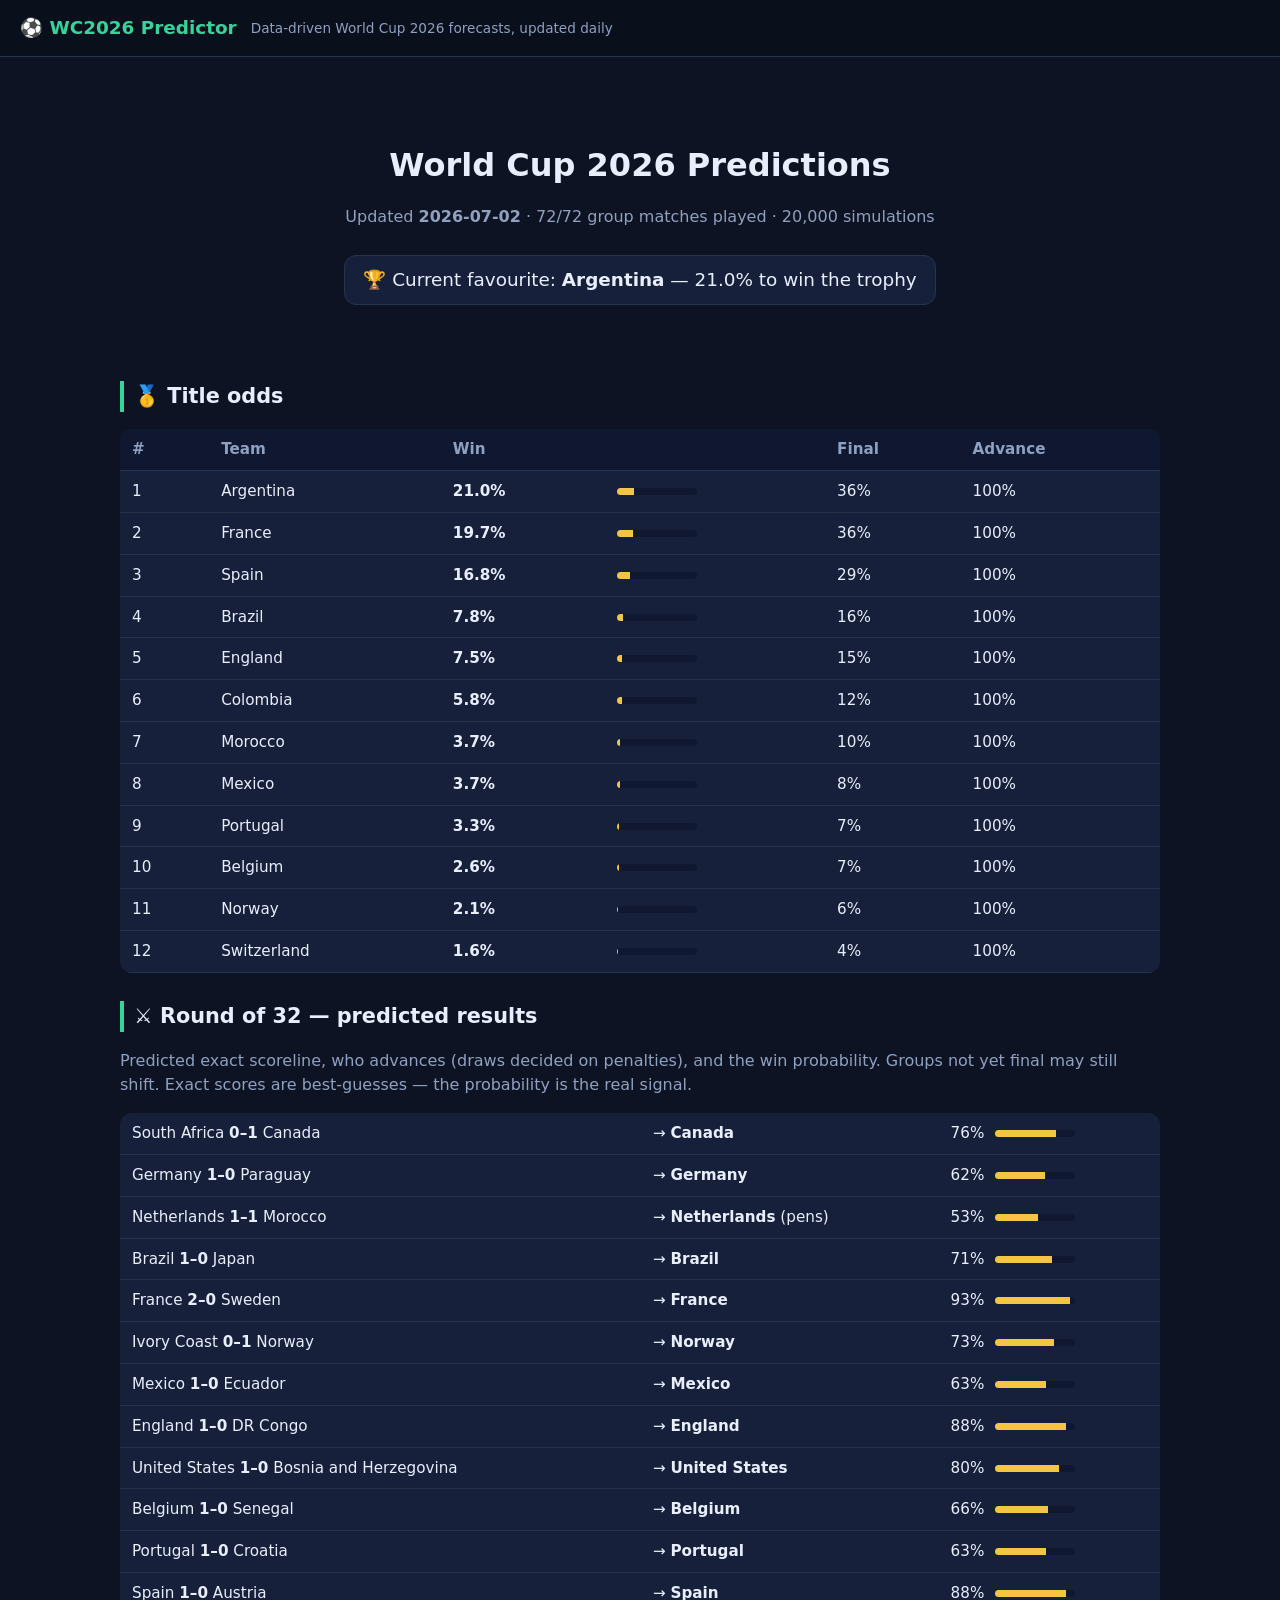
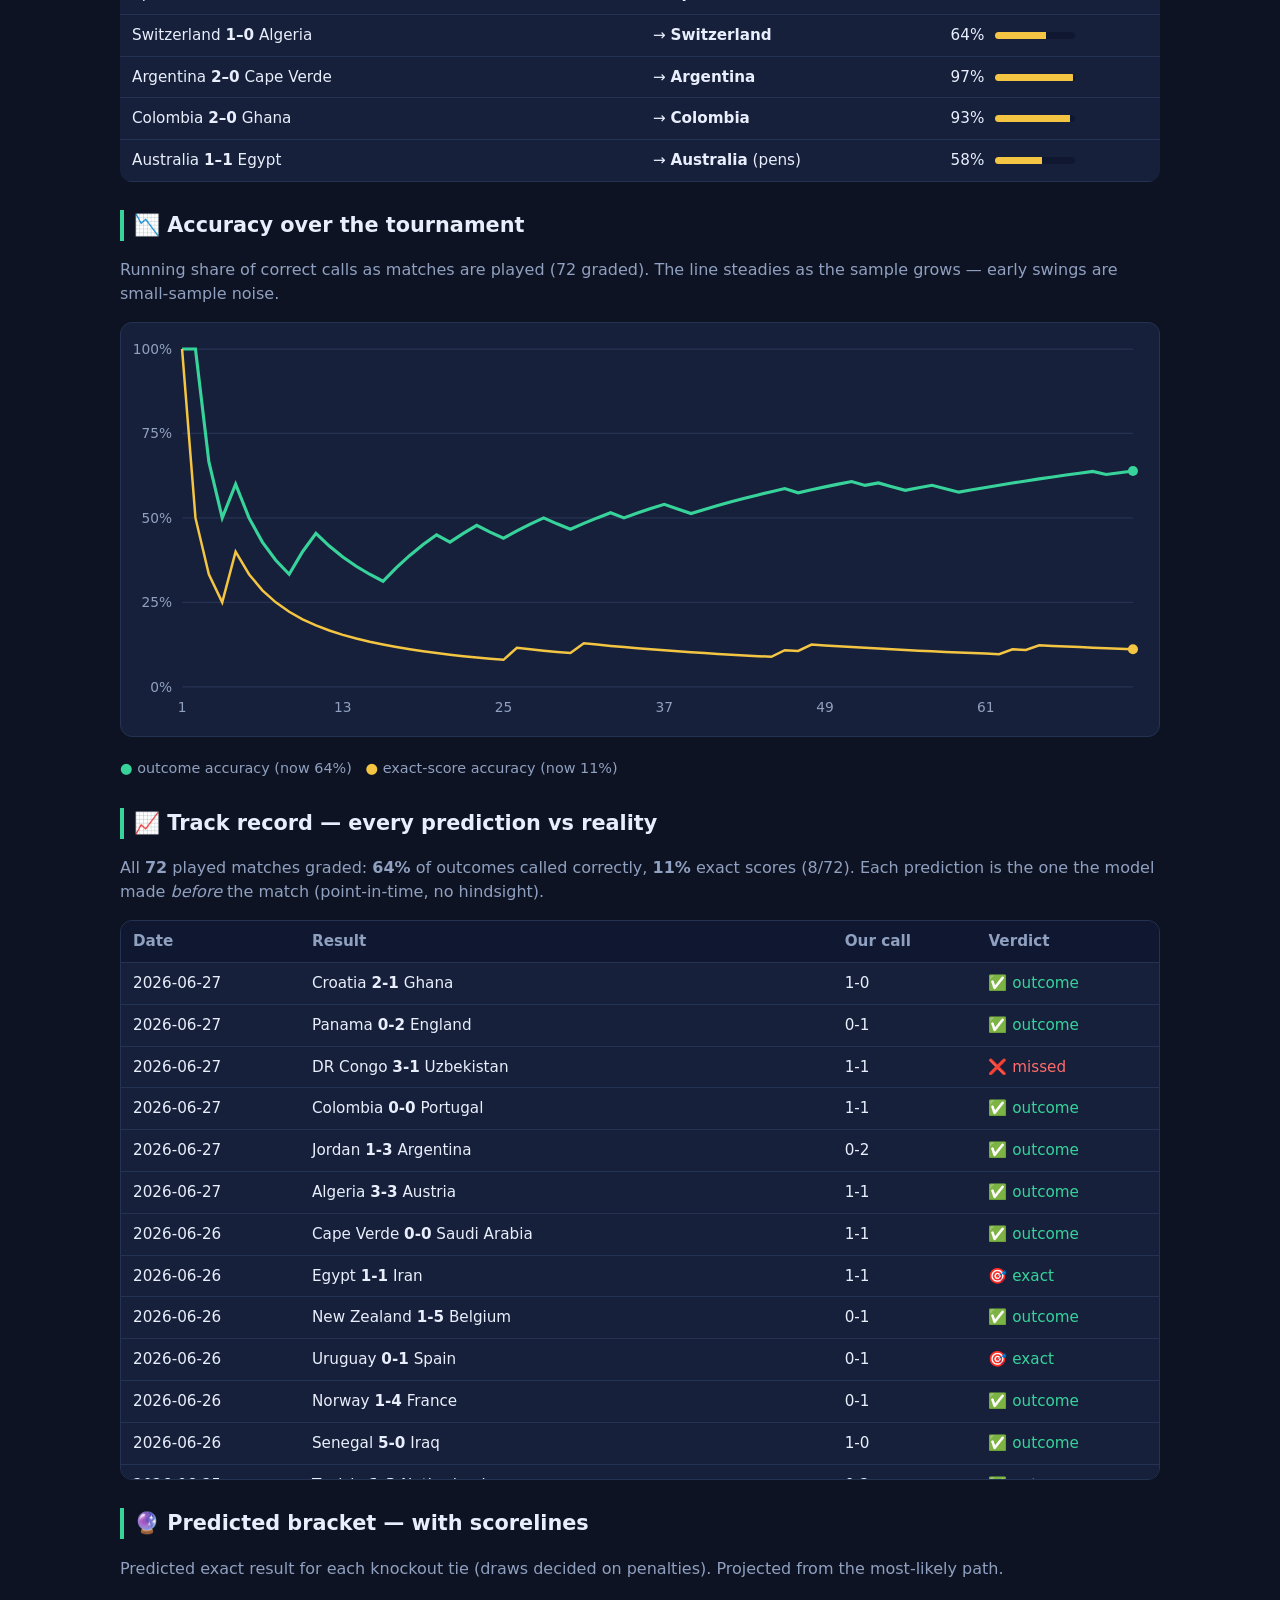
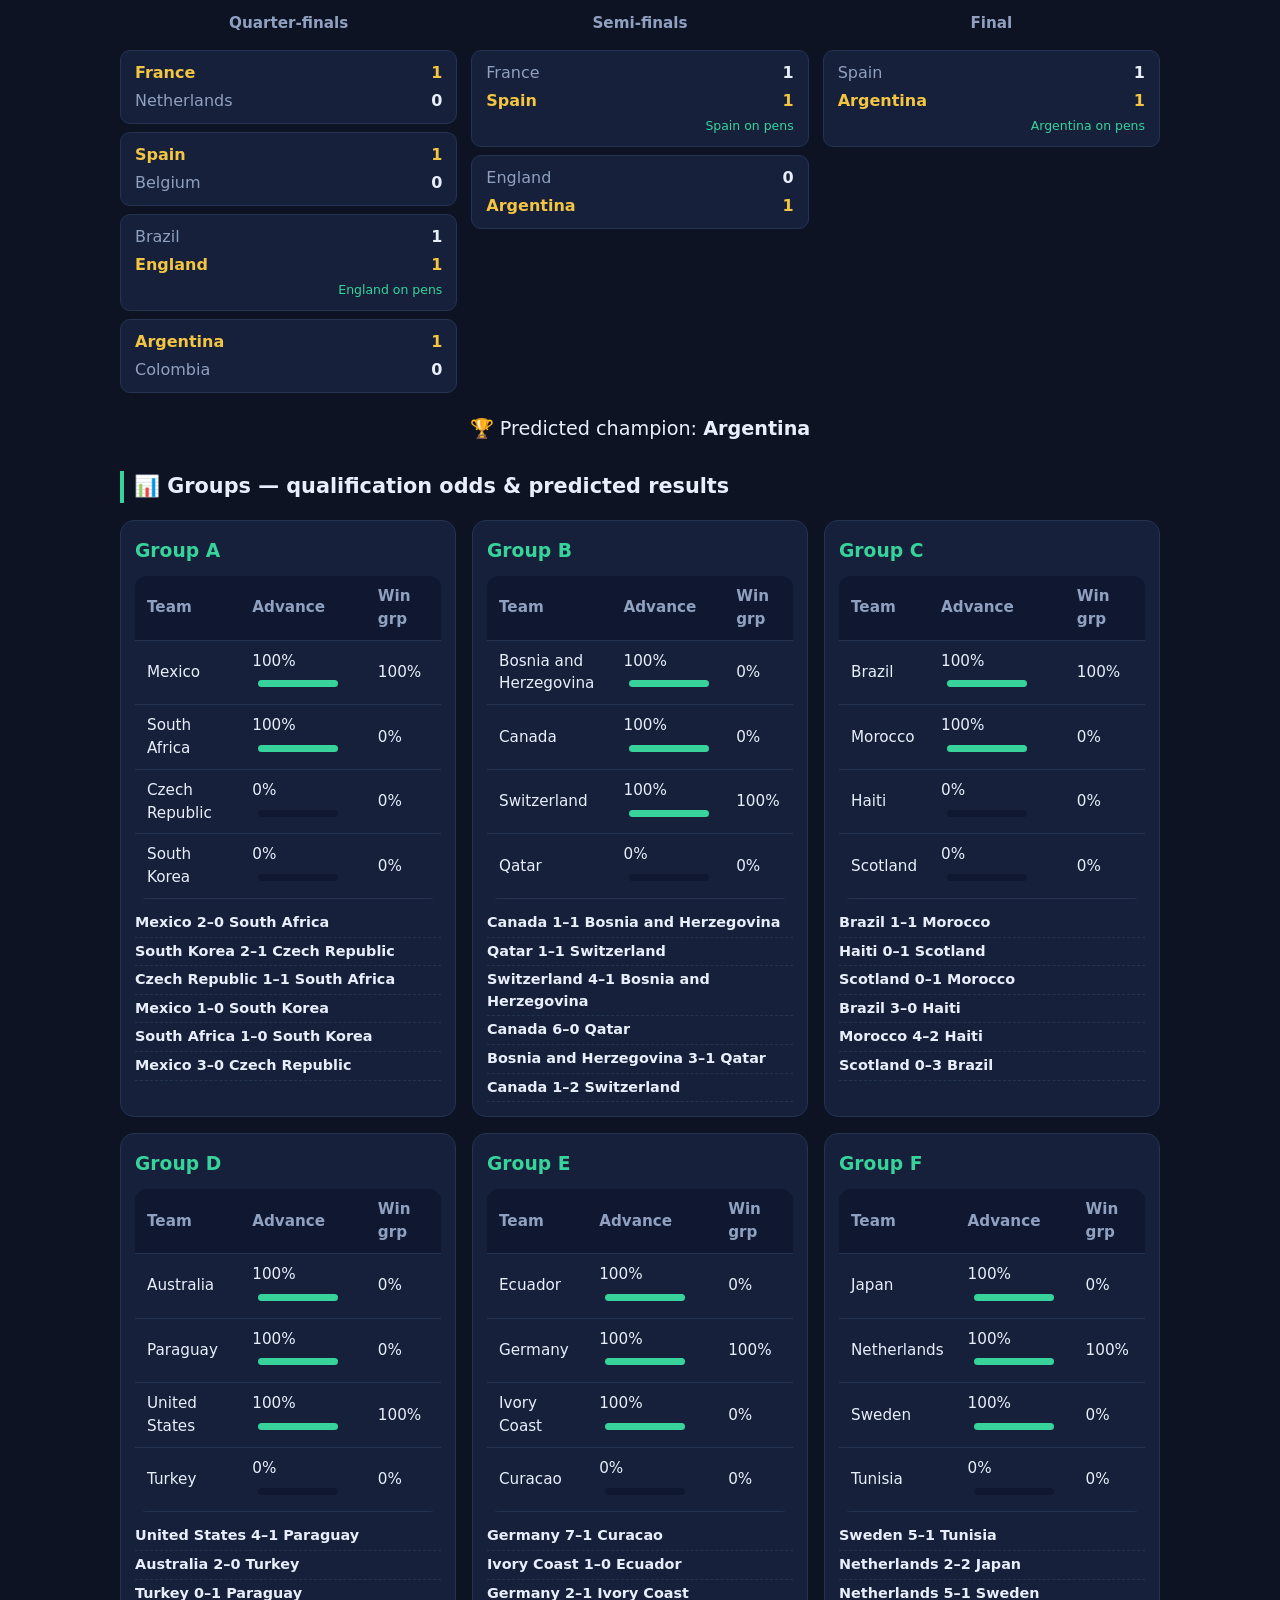
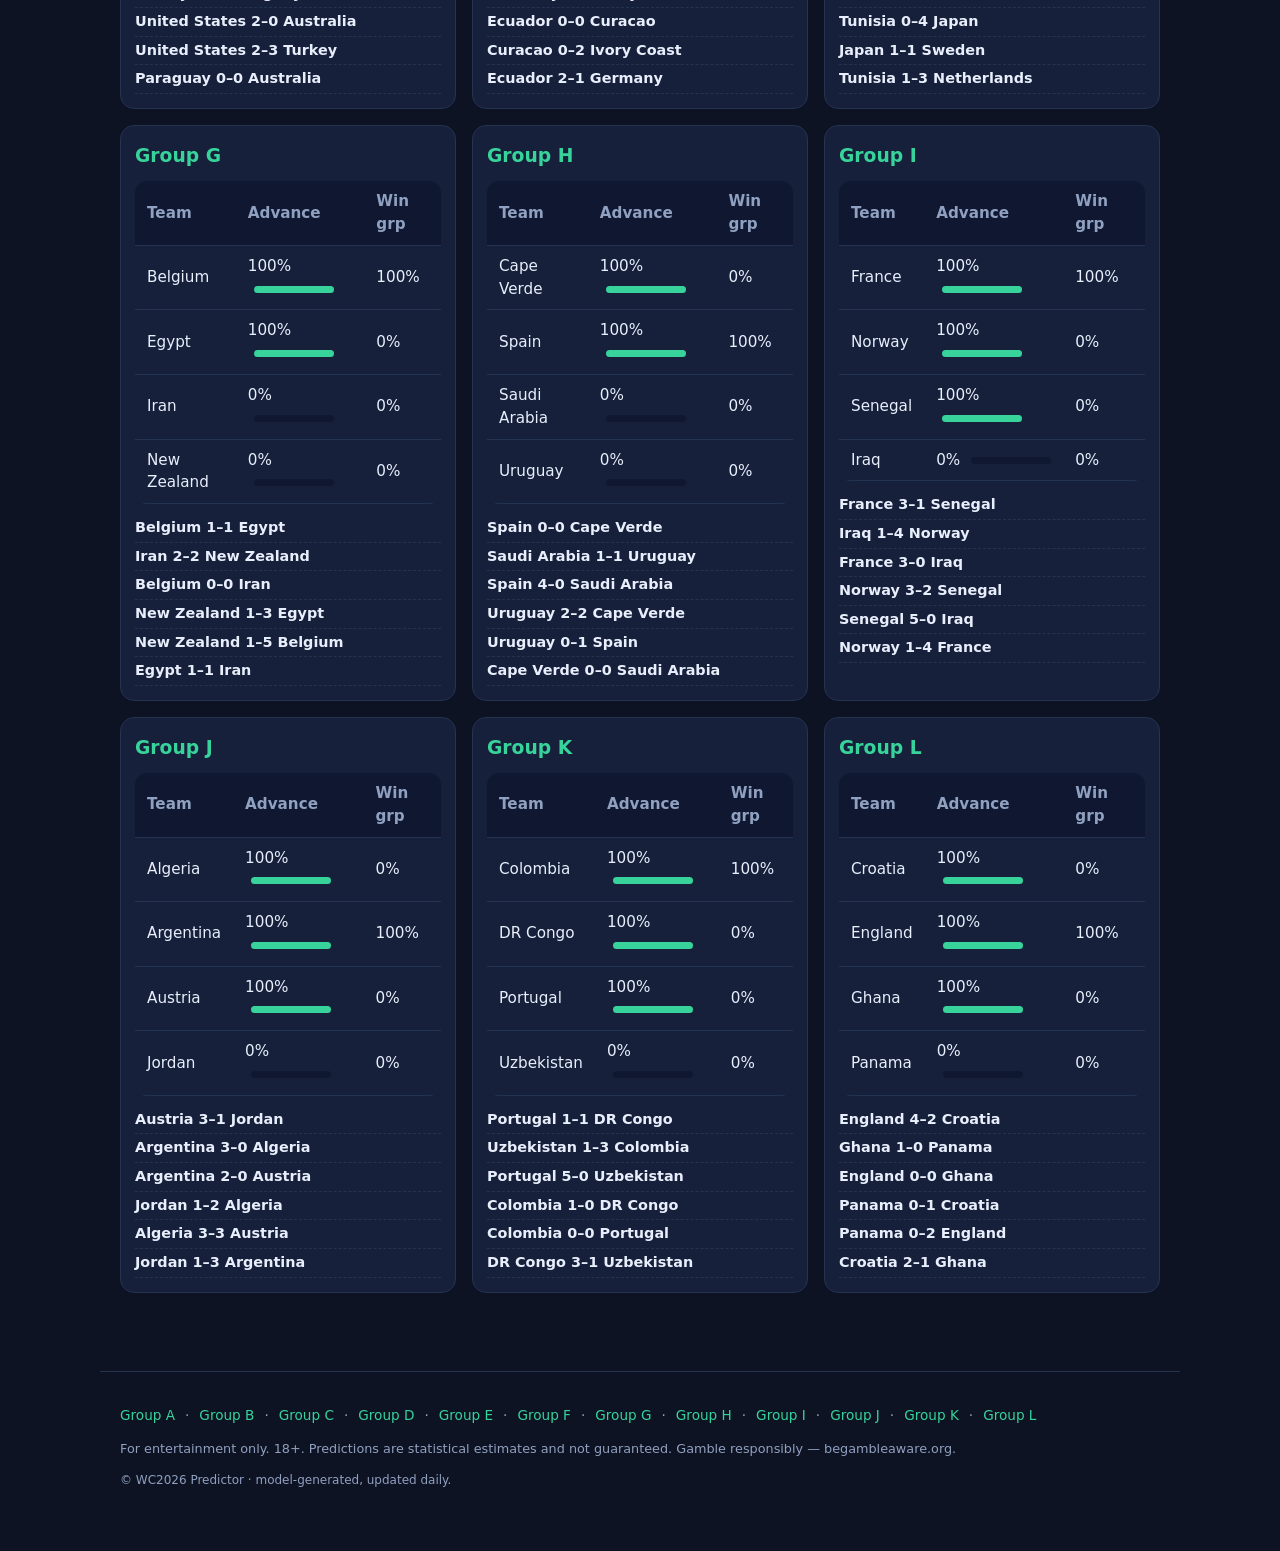
==== index.html @ cf03b3d8 "site update 2026-07-02" ====
<!doctype html><html lang="en"><head>
<meta charset="utf-8"><meta name="viewport" content="width=device-width,initial-scale=1">
<title>World Cup 2026 Predictions — Updated 2026-07-02</title>
<meta name="description" content="Daily data-driven 2026 World Cup predictions. Favourite: Argentina (21% to win). Title odds, group forecasts, bracket and predicted scores for all 104 matches.">
<link rel="canonical" href="https://itzikezra.github.io/world-cup-2026-predictions/">
<meta property="og:title" content="World Cup 2026 Predictions — Updated 2026-07-02">
<meta property="og:description" content="Daily data-driven 2026 World Cup predictions. Favourite: Argentina (21% to win). Title odds, group forecasts, bracket and predicted scores for all 104 matches.">
<meta property="og:type" content="website">
<meta property="og:url" content="https://itzikezra.github.io/world-cup-2026-predictions/">
<meta name="twitter:card" content="summary_large_image">
<link rel="stylesheet" href="style.css">
<script type="application/ld+json">{"@context": "https://schema.org", "@type": "WebSite", "name": "WC2026 Predictor", "url": "https://itzikezra.github.io/world-cup-2026-predictions", "description": "Daily data-driven 2026 World Cup predictions. Favourite: Argentina (21% to win). Title odds, group forecasts, bracket and predicted scores for all 104 matches."}</script>

</head><body>
<header class="nav"><a class="brand" href="index.html">⚽ WC2026 Predictor</a>
<span class="tag">Data-driven World Cup 2026 forecasts, updated daily</span></header>
<main>
<section class="hero"><h1>World Cup 2026 Predictions</h1><p class="sub">Updated <b>2026-07-02</b> · 72/72 group matches played · 20,000 simulations</p><p class="fav">🏆 Current favourite: <b>Argentina</b> — 21.0% to win the trophy</p></section>

<section><h2>🥇 Title odds</h2><table class="odds"><tr><th>#</th><th>Team</th><th>Win</th><th></th><th>Final</th><th>Advance</th></tr>
<tr><td>1</td><td>Argentina</td><td><b>21.0%</b></td><td><span class="bar"><span class="b gold" style="width:21%"></span></span></td><td>36%</td><td>100%</td></tr>
<tr><td>2</td><td>France</td><td><b>19.7%</b></td><td><span class="bar"><span class="b gold" style="width:20%"></span></span></td><td>36%</td><td>100%</td></tr>
<tr><td>3</td><td>Spain</td><td><b>16.8%</b></td><td><span class="bar"><span class="b gold" style="width:17%"></span></span></td><td>29%</td><td>100%</td></tr>
<tr><td>4</td><td>Brazil</td><td><b>7.8%</b></td><td><span class="bar"><span class="b gold" style="width:8%"></span></span></td><td>16%</td><td>100%</td></tr>
<tr><td>5</td><td>England</td><td><b>7.5%</b></td><td><span class="bar"><span class="b gold" style="width:7%"></span></span></td><td>15%</td><td>100%</td></tr>
<tr><td>6</td><td>Colombia</td><td><b>5.8%</b></td><td><span class="bar"><span class="b gold" style="width:6%"></span></span></td><td>12%</td><td>100%</td></tr>
<tr><td>7</td><td>Morocco</td><td><b>3.7%</b></td><td><span class="bar"><span class="b gold" style="width:4%"></span></span></td><td>10%</td><td>100%</td></tr>
<tr><td>8</td><td>Mexico</td><td><b>3.7%</b></td><td><span class="bar"><span class="b gold" style="width:4%"></span></span></td><td>8%</td><td>100%</td></tr>
<tr><td>9</td><td>Portugal</td><td><b>3.3%</b></td><td><span class="bar"><span class="b gold" style="width:3%"></span></span></td><td>7%</td><td>100%</td></tr>
<tr><td>10</td><td>Belgium</td><td><b>2.6%</b></td><td><span class="bar"><span class="b gold" style="width:3%"></span></span></td><td>7%</td><td>100%</td></tr>
<tr><td>11</td><td>Norway</td><td><b>2.1%</b></td><td><span class="bar"><span class="b gold" style="width:2%"></span></span></td><td>6%</td><td>100%</td></tr>
<tr><td>12</td><td>Switzerland</td><td><b>1.6%</b></td><td><span class="bar"><span class="b gold" style="width:2%"></span></span></td><td>4%</td><td>100%</td></tr>
</table></section>

<section><h2>⚔️ Round of 32 — predicted results</h2><p class="sub">Predicted exact scoreline, who advances (draws decided on penalties), and the win probability. Groups not yet final may still shift. Exact scores are best-guesses — the probability is the real signal.</p><table class="odds"><tr><td>South Africa <b>0–1</b> Canada</td><td>→ <b>Canada</b></td><td>76% <span class="bar"><span class="b gold" style="width:76%"></span></span></td></tr><tr><td>Germany <b>1–0</b> Paraguay</td><td>→ <b>Germany</b></td><td>62% <span class="bar"><span class="b gold" style="width:62%"></span></span></td></tr><tr><td>Netherlands <b>1–1</b> Morocco</td><td>→ <b>Netherlands</b> (pens)</td><td>53% <span class="bar"><span class="b gold" style="width:53%"></span></span></td></tr><tr><td>Brazil <b>1–0</b> Japan</td><td>→ <b>Brazil</b></td><td>71% <span class="bar"><span class="b gold" style="width:71%"></span></span></td></tr><tr><td>France <b>2–0</b> Sweden</td><td>→ <b>France</b></td><td>93% <span class="bar"><span class="b gold" style="width:93%"></span></span></td></tr><tr><td>Ivory Coast <b>0–1</b> Norway</td><td>→ <b>Norway</b></td><td>73% <span class="bar"><span class="b gold" style="width:73%"></span></span></td></tr><tr><td>Mexico <b>1–0</b> Ecuador</td><td>→ <b>Mexico</b></td><td>63% <span class="bar"><span class="b gold" style="width:63%"></span></span></td></tr><tr><td>England <b>1–0</b> DR Congo</td><td>→ <b>England</b></td><td>88% <span class="bar"><span class="b gold" style="width:88%"></span></span></td></tr><tr><td>United States <b>1–0</b> Bosnia and Herzegovina</td><td>→ <b>United States</b></td><td>80% <span class="bar"><span class="b gold" style="width:80%"></span></span></td></tr><tr><td>Belgium <b>1–0</b> Senegal</td><td>→ <b>Belgium</b></td><td>66% <span class="bar"><span class="b gold" style="width:66%"></span></span></td></tr><tr><td>Portugal <b>1–0</b> Croatia</td><td>→ <b>Portugal</b></td><td>63% <span class="bar"><span class="b gold" style="width:63%"></span></span></td></tr><tr><td>Spain <b>1–0</b> Austria</td><td>→ <b>Spain</b></td><td>88% <span class="bar"><span class="b gold" style="width:88%"></span></span></td></tr><tr><td>Switzerland <b>1–0</b> Algeria</td><td>→ <b>Switzerland</b></td><td>64% <span class="bar"><span class="b gold" style="width:64%"></span></span></td></tr><tr><td>Argentina <b>2–0</b> Cape Verde</td><td>→ <b>Argentina</b></td><td>97% <span class="bar"><span class="b gold" style="width:97%"></span></span></td></tr><tr><td>Colombia <b>2–0</b> Ghana</td><td>→ <b>Colombia</b></td><td>93% <span class="bar"><span class="b gold" style="width:93%"></span></span></td></tr><tr><td>Australia <b>1–1</b> Egypt</td><td>→ <b>Australia</b> (pens)</td><td>58% <span class="bar"><span class="b gold" style="width:58%"></span></span></td></tr></table></section>
<section><h2>📉 Accuracy over the tournament</h2><p class="sub">Running share of correct calls as matches are played (72 graded). The line steadies as the sample grows — early swings are small-sample noise.</p><svg viewBox="0 0 820 320" class="chart" role="img" aria-label="Cumulative prediction accuracy"><line x1="44" y1="286.0" x2="804" y2="286.0" class="gl"/><text x="36" y="290.0" class="yl">0%</text><line x1="44" y1="218.5" x2="804" y2="218.5" class="gl"/><text x="36" y="222.5" class="yl">25%</text><line x1="44" y1="151.0" x2="804" y2="151.0" class="gl"/><text x="36" y="155.0" class="yl">50%</text><line x1="44" y1="83.5" x2="804" y2="83.5" class="gl"/><text x="36" y="87.5" class="yl">75%</text><line x1="44" y1="16.0" x2="804" y2="16.0" class="gl"/><text x="36" y="20.0" class="yl">100%</text><text x="44.0" y="306.0" class="xl">1</text><text x="172.5" y="306.0" class="xl">13</text><text x="300.9" y="306.0" class="xl">25</text><text x="429.4" y="306.0" class="xl">37</text><text x="557.8" y="306.0" class="xl">49</text><text x="686.3" y="306.0" class="xl">61</text><polyline points="44.0,16.0 54.7,16.0 65.4,106.0 76.1,151.0 86.8,124.0 97.5,151.0 108.2,170.3 118.9,184.8 129.6,196.0 140.3,178.0 151.0,163.3 161.7,173.5 172.5,182.2 183.2,189.6 193.9,196.0 204.6,201.6 215.3,190.7 226.0,181.0 236.7,172.3 247.4,164.5 258.1,170.3 268.8,163.3 279.5,156.9 290.2,162.3 300.9,167.2 311.6,161.4 322.3,156.0 333.0,151.0 343.7,155.7 354.4,160.0 365.1,155.4 375.8,151.0 386.5,146.9 397.2,151.0 407.9,147.1 418.6,143.5 429.4,140.1 440.1,143.9 450.8,147.5 461.5,144.2 472.2,141.1 482.9,138.1 493.6,135.3 504.3,132.6 515.0,130.0 525.7,127.5 536.4,130.9 547.1,128.5 557.8,126.2 568.5,124.0 579.2,121.9 589.9,125.0 600.6,123.0 611.3,126.0 622.0,128.9 632.7,126.9 643.4,124.9 654.1,127.7 664.8,130.4 675.5,128.5 686.3,126.7 697.0,124.9 707.7,123.1 718.4,121.5 729.1,119.8 739.8,118.3 750.5,116.7 761.2,115.3 771.9,113.8 782.6,116.3 793.3,114.9 804.0,113.5" class="lineA"/><polyline points="44.0,16.0 54.7,151.0 65.4,196.0 76.1,218.5 86.8,178.0 97.5,196.0 108.2,208.9 118.9,218.5 129.6,226.0 140.3,232.0 151.0,236.9 161.7,241.0 172.5,244.5 183.2,247.4 193.9,250.0 204.6,252.2 215.3,254.2 226.0,256.0 236.7,257.6 247.4,259.0 258.1,260.3 268.8,261.5 279.5,262.5 290.2,263.5 300.9,264.4 311.6,254.8 322.3,256.0 333.0,257.1 343.7,258.1 354.4,259.0 365.1,251.2 375.8,252.2 386.5,253.3 397.2,254.2 407.9,255.1 418.6,256.0 429.4,256.8 440.1,257.6 450.8,258.3 461.5,259.0 472.2,259.7 482.9,260.3 493.6,260.9 504.3,261.5 515.0,262.0 525.7,256.7 536.4,257.3 547.1,252.2 557.8,252.9 568.5,253.6 579.2,254.2 589.9,254.8 600.6,255.4 611.3,256.0 622.0,256.5 632.7,257.1 643.4,257.6 654.1,258.1 664.8,258.5 675.5,259.0 686.3,259.4 697.0,259.9 707.7,256.0 718.4,256.5 729.1,252.8 739.8,253.3 750.5,253.8 761.2,254.2 771.9,254.7 782.6,255.1 793.3,255.6 804.0,256.0" class="lineB"/><circle cx="804.0" cy="113.5" r="4" class="dotA"/><circle cx="804.0" cy="256.0" r="4" class="dotB"/></svg><p class="legend"><span class="kA">●</span> outcome accuracy (now 64%) &nbsp; <span class="kB">●</span> exact-score accuracy (now 11%)</p></section>
<section id="track"><h2>📈 Track record — every prediction vs reality</h2><p class="sub">All <b>72</b> played matches graded: <b>64%</b> of outcomes called correctly, <b>11%</b> exact scores (8/72). Each prediction is the one the model made <i>before</i> the match (point-in-time, no hindsight).</p><div class="scrollx"><table class="odds tr"><tr><th>Date</th><th>Result</th><th>Our call</th><th>Verdict</th></tr><tr class="ok"><td>2026-06-27</td><td>Croatia <b>2-1</b> Ghana</td><td class="mut">1-0</td><td>✅ outcome</td></tr><tr class="ok"><td>2026-06-27</td><td>Panama <b>0-2</b> England</td><td class="mut">0-1</td><td>✅ outcome</td></tr><tr class="miss"><td>2026-06-27</td><td>DR Congo <b>3-1</b> Uzbekistan</td><td class="mut">1-1</td><td>❌ missed</td></tr><tr class="ok"><td>2026-06-27</td><td>Colombia <b>0-0</b> Portugal</td><td class="mut">1-1</td><td>✅ outcome</td></tr><tr class="ok"><td>2026-06-27</td><td>Jordan <b>1-3</b> Argentina</td><td class="mut">0-2</td><td>✅ outcome</td></tr><tr class="ok"><td>2026-06-27</td><td>Algeria <b>3-3</b> Austria</td><td class="mut">1-1</td><td>✅ outcome</td></tr><tr class="ok"><td>2026-06-26</td><td>Cape Verde <b>0-0</b> Saudi Arabia</td><td class="mut">1-1</td><td>✅ outcome</td></tr><tr class="ok"><td>2026-06-26</td><td>Egypt <b>1-1</b> Iran</td><td class="mut">1-1</td><td>🎯 exact</td></tr><tr class="ok"><td>2026-06-26</td><td>New Zealand <b>1-5</b> Belgium</td><td class="mut">0-1</td><td>✅ outcome</td></tr><tr class="ok"><td>2026-06-26</td><td>Uruguay <b>0-1</b> Spain</td><td class="mut">0-1</td><td>🎯 exact</td></tr><tr class="ok"><td>2026-06-26</td><td>Norway <b>1-4</b> France</td><td class="mut">0-1</td><td>✅ outcome</td></tr><tr class="ok"><td>2026-06-26</td><td>Senegal <b>5-0</b> Iraq</td><td class="mut">1-0</td><td>✅ outcome</td></tr><tr class="ok"><td>2026-06-25</td><td>Tunisia <b>1-3</b> Netherlands</td><td class="mut">0-2</td><td>✅ outcome</td></tr><tr class="miss"><td>2026-06-25</td><td>Japan <b>1-1</b> Sweden</td><td class="mut">1-0</td><td>❌ missed</td></tr><tr class="miss"><td>2026-06-25</td><td>Ecuador <b>2-1</b> Germany</td><td class="mut">0-1</td><td>❌ missed</td></tr><tr class="ok"><td>2026-06-25</td><td>Curacao <b>0-2</b> Ivory Coast</td><td class="mut">0-1</td><td>✅ outcome</td></tr><tr class="ok"><td>2026-06-25</td><td>Paraguay <b>0-0</b> Australia</td><td class="mut">1-1</td><td>✅ outcome</td></tr><tr class="miss"><td>2026-06-25</td><td>United States <b>2-3</b> Turkey</td><td class="mut">1-1</td><td>❌ missed</td></tr><tr class="miss"><td>2026-06-24</td><td>Canada <b>1-2</b> Switzerland</td><td class="mut">1-1</td><td>❌ missed</td></tr><tr class="ok"><td>2026-06-24</td><td>Mexico <b>3-0</b> Czech Republic</td><td class="mut">2-0</td><td>✅ outcome</td></tr><tr class="miss"><td>2026-06-24</td><td>South Africa <b>1-0</b> South Korea</td><td class="mut">0-1</td><td>❌ missed</td></tr><tr class="ok"><td>2026-06-24</td><td>Scotland <b>0-3</b> Brazil</td><td class="mut">0-1</td><td>✅ outcome</td></tr><tr class="ok"><td>2026-06-24</td><td>Bosnia and Herzegovina <b>3-1</b> Qatar</td><td class="mut">1-0</td><td>✅ outcome</td></tr><tr class="ok"><td>2026-06-24</td><td>Morocco <b>4-2</b> Haiti</td><td class="mut">2-0</td><td>✅ outcome</td></tr><tr class="ok"><td>2026-06-23</td><td>Panama <b>0-1</b> Croatia</td><td class="mut">0-1</td><td>🎯 exact</td></tr><tr class="miss"><td>2026-06-23</td><td>England <b>0-0</b> Ghana</td><td class="mut">2-0</td><td>❌ missed</td></tr><tr class="ok"><td>2026-06-23</td><td>Colombia <b>1-0</b> DR Congo</td><td class="mut">1-0</td><td>🎯 exact</td></tr><tr class="ok"><td>2026-06-23</td><td>Portugal <b>5-0</b> Uzbekistan</td><td class="mut">1-0</td><td>✅ outcome</td></tr><tr class="ok"><td>2026-06-22</td><td>Jordan <b>1-2</b> Algeria</td><td class="mut">0-1</td><td>✅ outcome</td></tr><tr class="ok"><td>2026-06-22</td><td>Argentina <b>2-0</b> Austria</td><td class="mut">1-0</td><td>✅ outcome</td></tr><tr class="ok"><td>2026-06-22</td><td>Norway <b>3-2</b> Senegal</td><td class="mut">1-0</td><td>✅ outcome</td></tr><tr class="ok"><td>2026-06-22</td><td>France <b>3-0</b> Iraq</td><td class="mut">2-0</td><td>✅ outcome</td></tr><tr class="ok"><td>2026-06-21</td><td>New Zealand <b>1-3</b> Egypt</td><td class="mut">0-1</td><td>✅ outcome</td></tr><tr class="miss"><td>2026-06-21</td><td>Belgium <b>0-0</b> Iran</td><td class="mut">1-0</td><td>❌ missed</td></tr><tr class="miss"><td>2026-06-21</td><td>Uruguay <b>2-2</b> Cape Verde</td><td class="mut">1-0</td><td>❌ missed</td></tr><tr class="ok"><td>2026-06-21</td><td>Spain <b>4-0</b> Saudi Arabia</td><td class="mut">2-0</td><td>✅ outcome</td></tr><tr class="ok"><td>2026-06-20</td><td>Tunisia <b>0-4</b> Japan</td><td class="mut">0-1</td><td>✅ outcome</td></tr><tr class="ok"><td>2026-06-20</td><td>Netherlands <b>5-1</b> Sweden</td><td class="mut">1-0</td><td>✅ outcome</td></tr><tr class="miss"><td>2026-06-20</td><td>Ecuador <b>0-0</b> Curacao</td><td class="mut">2-0</td><td>❌ missed</td></tr><tr class="ok"><td>2026-06-20</td><td>Germany <b>2-1</b> Ivory Coast</td><td class="mut">1-0</td><td>✅ outcome</td></tr><tr class="ok"><td>2026-06-19</td><td>Brazil <b>3-0</b> Haiti</td><td class="mut">2-0</td><td>✅ outcome</td></tr><tr class="ok"><td>2026-06-19</td><td>Scotland <b>0-1</b> Morocco</td><td class="mut">0-1</td><td>🎯 exact</td></tr><tr class="miss"><td>2026-06-19</td><td>United States <b>2-0</b> Australia</td><td class="mut">1-1</td><td>❌ missed</td></tr><tr class="miss"><td>2026-06-19</td><td>Turkey <b>0-1</b> Paraguay</td><td class="mut">1-1</td><td>❌ missed</td></tr><tr class="ok"><td>2026-06-18</td><td>Canada <b>6-0</b> Qatar</td><td class="mut">2-0</td><td>✅ outcome</td></tr><tr class="ok"><td>2026-06-18</td><td>Switzerland <b>4-1</b> Bosnia and Herzegovina</td><td class="mut">1-0</td><td>✅ outcome</td></tr><tr class="ok"><td>2026-06-18</td><td>Mexico <b>1-0</b> South Korea</td><td class="mut">1-0</td><td>🎯 exact</td></tr><tr class="miss"><td>2026-06-18</td><td>Czech Republic <b>1-1</b> South Africa</td><td class="mut">1-0</td><td>❌ missed</td></tr><tr class="miss"><td>2026-06-17</td><td>Ghana <b>1-0</b> Panama</td><td class="mut">0-1</td><td>❌ missed</td></tr><tr class="ok"><td>2026-06-17</td><td>England <b>4-2</b> Croatia</td><td class="mut">1-0</td><td>✅ outcome</td></tr><tr class="ok"><td>2026-06-17</td><td>Uzbekistan <b>1-3</b> Colombia</td><td class="mut">0-1</td><td>✅ outcome</td></tr><tr class="miss"><td>2026-06-17</td><td>Portugal <b>1-1</b> DR Congo</td><td class="mut">1-0</td><td>❌ missed</td></tr><tr class="ok"><td>2026-06-16</td><td>France <b>3-1</b> Senegal</td><td class="mut">1-0</td><td>✅ outcome</td></tr><tr class="ok"><td>2026-06-16</td><td>Iraq <b>1-4</b> Norway</td><td class="mut">0-1</td><td>✅ outcome</td></tr><tr class="ok"><td>2026-06-16</td><td>Argentina <b>3-0</b> Algeria</td><td class="mut">1-0</td><td>✅ outcome</td></tr><tr class="ok"><td>2026-06-16</td><td>Austria <b>3-1</b> Jordan</td><td class="mut">1-0</td><td>✅ outcome</td></tr><tr class="miss"><td>2026-06-15</td><td>Saudi Arabia <b>1-1</b> Uruguay</td><td class="mut">0-1</td><td>❌ missed</td></tr><tr class="miss"><td>2026-06-15</td><td>Spain <b>0-0</b> Cape Verde</td><td class="mut">3-0</td><td>❌ missed</td></tr><tr class="miss"><td>2026-06-15</td><td>Iran <b>2-2</b> New Zealand</td><td class="mut">1-0</td><td>❌ missed</td></tr><tr class="miss"><td>2026-06-15</td><td>Belgium <b>1-1</b> Egypt</td><td class="mut">1-0</td><td>❌ missed</td></tr><tr class="miss"><td>2026-06-14</td><td>Ivory Coast <b>1-0</b> Ecuador</td><td class="mut">0-1</td><td>❌ missed</td></tr><tr class="ok"><td>2026-06-14</td><td>Germany <b>7-1</b> Curacao</td><td class="mut">2-0</td><td>✅ outcome</td></tr><tr class="ok"><td>2026-06-14</td><td>Netherlands <b>2-2</b> Japan</td><td class="mut">1-1</td><td>✅ outcome</td></tr><tr class="miss"><td>2026-06-14</td><td>Sweden <b>5-1</b> Tunisia</td><td class="mut">1-1</td><td>❌ missed</td></tr><tr class="miss"><td>2026-06-13</td><td>Brazil <b>1-1</b> Morocco</td><td class="mut">1-0</td><td>❌ missed</td></tr><tr class="miss"><td>2026-06-13</td><td>Qatar <b>1-1</b> Switzerland</td><td class="mut">0-2</td><td>❌ missed</td></tr><tr class="miss"><td>2026-06-13</td><td>Australia <b>2-0</b> Turkey</td><td class="mut">0-1</td><td>❌ missed</td></tr><tr class="ok"><td>2026-06-13</td><td>Haiti <b>0-1</b> Scotland</td><td class="mut">0-1</td><td>🎯 exact</td></tr><tr class="miss"><td>2026-06-12</td><td>United States <b>4-1</b> Paraguay</td><td class="mut">1-1</td><td>❌ missed</td></tr><tr class="miss"><td>2026-06-12</td><td>Canada <b>1-1</b> Bosnia and Herzegovina</td><td class="mut">2-0</td><td>❌ missed</td></tr><tr class="ok"><td>2026-06-11</td><td>South Korea <b>2-1</b> Czech Republic</td><td class="mut">1-0</td><td>✅ outcome</td></tr><tr class="ok"><td>2026-06-11</td><td>Mexico <b>2-0</b> South Africa</td><td class="mut">2-0</td><td>🎯 exact</td></tr></table></div></section>
<section><h2>🔮 Predicted bracket — with scorelines</h2><p class="sub">Predicted exact result for each knockout tie (draws decided on penalties). Projected from the most-likely path.</p><div class="bracket">
<div class="rnd"><h3>Quarter-finals</h3>
<div class="tie"><span class="win"><i>France</i><b>1</b></span><span class=""><i>Netherlands</i><b>0</b></span></div>
<div class="tie"><span class="win"><i>Spain</i><b>1</b></span><span class=""><i>Belgium</i><b>0</b></span></div>
<div class="tie"><span class=""><i>Brazil</i><b>1</b></span><span class="win"><i>England</i><b>1</b></span><span class=pens>England on pens</span></div>
<div class="tie"><span class="win"><i>Argentina</i><b>1</b></span><span class=""><i>Colombia</i><b>0</b></span></div>
</div>
<div class="rnd"><h3>Semi-finals</h3>
<div class="tie"><span class=""><i>France</i><b>1</b></span><span class="win"><i>Spain</i><b>1</b></span><span class=pens>Spain on pens</span></div>
<div class="tie"><span class=""><i>England</i><b>0</b></span><span class="win"><i>Argentina</i><b>1</b></span></div>
</div>
<div class="rnd"><h3>Final</h3>
<div class="tie"><span class=""><i>Spain</i><b>1</b></span><span class="win"><i>Argentina</i><b>1</b></span><span class=pens>Argentina on pens</span></div>
</div>
</div><p class="champ">🏆 Predicted champion: <b>Argentina</b></p></section>
<section><h2>📊 Groups — qualification odds & predicted results</h2><div class="grid">
<div class="card"><h3><a href="g-a.html">Group A</a></h3><table class="grp"><tr><th>Team</th><th>Advance</th><th>Win grp</th></tr>
<tr><td>Mexico</td><td>100% <span class="bar"><span class="b" style="width:100%"></span></span></td><td>100%</td></tr>
<tr><td>South Africa</td><td>100% <span class="bar"><span class="b" style="width:100%"></span></span></td><td>0%</td></tr>
<tr><td>Czech Republic</td><td>0% <span class="bar"><span class="b" style="width:0%"></span></span></td><td>0%</td></tr>
<tr><td>South Korea</td><td>0% <span class="bar"><span class="b" style="width:0%"></span></span></td><td>0%</td></tr>
</table><ul class="res"><li class="pl">Mexico 2–0 South Africa</li><li class="pl">South Korea 2–1 Czech Republic</li><li class="pl">Czech Republic 1–1 South Africa</li><li class="pl">Mexico 1–0 South Korea</li><li class="pl">South Africa 1–0 South Korea</li><li class="pl">Mexico 3–0 Czech Republic</li></ul></div>
<div class="card"><h3><a href="g-b.html">Group B</a></h3><table class="grp"><tr><th>Team</th><th>Advance</th><th>Win grp</th></tr>
<tr><td>Bosnia and Herzegovina</td><td>100% <span class="bar"><span class="b" style="width:100%"></span></span></td><td>0%</td></tr>
<tr><td>Canada</td><td>100% <span class="bar"><span class="b" style="width:100%"></span></span></td><td>0%</td></tr>
<tr><td>Switzerland</td><td>100% <span class="bar"><span class="b" style="width:100%"></span></span></td><td>100%</td></tr>
<tr><td>Qatar</td><td>0% <span class="bar"><span class="b" style="width:0%"></span></span></td><td>0%</td></tr>
</table><ul class="res"><li class="pl">Canada 1–1 Bosnia and Herzegovina</li><li class="pl">Qatar 1–1 Switzerland</li><li class="pl">Switzerland 4–1 Bosnia and Herzegovina</li><li class="pl">Canada 6–0 Qatar</li><li class="pl">Bosnia and Herzegovina 3–1 Qatar</li><li class="pl">Canada 1–2 Switzerland</li></ul></div>
<div class="card"><h3><a href="g-c.html">Group C</a></h3><table class="grp"><tr><th>Team</th><th>Advance</th><th>Win grp</th></tr>
<tr><td>Brazil</td><td>100% <span class="bar"><span class="b" style="width:100%"></span></span></td><td>100%</td></tr>
<tr><td>Morocco</td><td>100% <span class="bar"><span class="b" style="width:100%"></span></span></td><td>0%</td></tr>
<tr><td>Haiti</td><td>0% <span class="bar"><span class="b" style="width:0%"></span></span></td><td>0%</td></tr>
<tr><td>Scotland</td><td>0% <span class="bar"><span class="b" style="width:0%"></span></span></td><td>0%</td></tr>
</table><ul class="res"><li class="pl">Brazil 1–1 Morocco</li><li class="pl">Haiti 0–1 Scotland</li><li class="pl">Scotland 0–1 Morocco</li><li class="pl">Brazil 3–0 Haiti</li><li class="pl">Morocco 4–2 Haiti</li><li class="pl">Scotland 0–3 Brazil</li></ul></div>
<div class="card"><h3><a href="g-d.html">Group D</a></h3><table class="grp"><tr><th>Team</th><th>Advance</th><th>Win grp</th></tr>
<tr><td>Australia</td><td>100% <span class="bar"><span class="b" style="width:100%"></span></span></td><td>0%</td></tr>
<tr><td>Paraguay</td><td>100% <span class="bar"><span class="b" style="width:100%"></span></span></td><td>0%</td></tr>
<tr><td>United States</td><td>100% <span class="bar"><span class="b" style="width:100%"></span></span></td><td>100%</td></tr>
<tr><td>Turkey</td><td>0% <span class="bar"><span class="b" style="width:0%"></span></span></td><td>0%</td></tr>
</table><ul class="res"><li class="pl">United States 4–1 Paraguay</li><li class="pl">Australia 2–0 Turkey</li><li class="pl">Turkey 0–1 Paraguay</li><li class="pl">United States 2–0 Australia</li><li class="pl">United States 2–3 Turkey</li><li class="pl">Paraguay 0–0 Australia</li></ul></div>
<div class="card"><h3><a href="g-e.html">Group E</a></h3><table class="grp"><tr><th>Team</th><th>Advance</th><th>Win grp</th></tr>
<tr><td>Ecuador</td><td>100% <span class="bar"><span class="b" style="width:100%"></span></span></td><td>0%</td></tr>
<tr><td>Germany</td><td>100% <span class="bar"><span class="b" style="width:100%"></span></span></td><td>100%</td></tr>
<tr><td>Ivory Coast</td><td>100% <span class="bar"><span class="b" style="width:100%"></span></span></td><td>0%</td></tr>
<tr><td>Curacao</td><td>0% <span class="bar"><span class="b" style="width:0%"></span></span></td><td>0%</td></tr>
</table><ul class="res"><li class="pl">Germany 7–1 Curacao</li><li class="pl">Ivory Coast 1–0 Ecuador</li><li class="pl">Germany 2–1 Ivory Coast</li><li class="pl">Ecuador 0–0 Curacao</li><li class="pl">Curacao 0–2 Ivory Coast</li><li class="pl">Ecuador 2–1 Germany</li></ul></div>
<div class="card"><h3><a href="g-f.html">Group F</a></h3><table class="grp"><tr><th>Team</th><th>Advance</th><th>Win grp</th></tr>
<tr><td>Japan</td><td>100% <span class="bar"><span class="b" style="width:100%"></span></span></td><td>0%</td></tr>
<tr><td>Netherlands</td><td>100% <span class="bar"><span class="b" style="width:100%"></span></span></td><td>100%</td></tr>
<tr><td>Sweden</td><td>100% <span class="bar"><span class="b" style="width:100%"></span></span></td><td>0%</td></tr>
<tr><td>Tunisia</td><td>0% <span class="bar"><span class="b" style="width:0%"></span></span></td><td>0%</td></tr>
</table><ul class="res"><li class="pl">Sweden 5–1 Tunisia</li><li class="pl">Netherlands 2–2 Japan</li><li class="pl">Netherlands 5–1 Sweden</li><li class="pl">Tunisia 0–4 Japan</li><li class="pl">Japan 1–1 Sweden</li><li class="pl">Tunisia 1–3 Netherlands</li></ul></div>
<div class="card"><h3><a href="g-g.html">Group G</a></h3><table class="grp"><tr><th>Team</th><th>Advance</th><th>Win grp</th></tr>
<tr><td>Belgium</td><td>100% <span class="bar"><span class="b" style="width:100%"></span></span></td><td>100%</td></tr>
<tr><td>Egypt</td><td>100% <span class="bar"><span class="b" style="width:100%"></span></span></td><td>0%</td></tr>
<tr><td>Iran</td><td>0% <span class="bar"><span class="b" style="width:0%"></span></span></td><td>0%</td></tr>
<tr><td>New Zealand</td><td>0% <span class="bar"><span class="b" style="width:0%"></span></span></td><td>0%</td></tr>
</table><ul class="res"><li class="pl">Belgium 1–1 Egypt</li><li class="pl">Iran 2–2 New Zealand</li><li class="pl">Belgium 0–0 Iran</li><li class="pl">New Zealand 1–3 Egypt</li><li class="pl">New Zealand 1–5 Belgium</li><li class="pl">Egypt 1–1 Iran</li></ul></div>
<div class="card"><h3><a href="g-h.html">Group H</a></h3><table class="grp"><tr><th>Team</th><th>Advance</th><th>Win grp</th></tr>
<tr><td>Cape Verde</td><td>100% <span class="bar"><span class="b" style="width:100%"></span></span></td><td>0%</td></tr>
<tr><td>Spain</td><td>100% <span class="bar"><span class="b" style="width:100%"></span></span></td><td>100%</td></tr>
<tr><td>Saudi Arabia</td><td>0% <span class="bar"><span class="b" style="width:0%"></span></span></td><td>0%</td></tr>
<tr><td>Uruguay</td><td>0% <span class="bar"><span class="b" style="width:0%"></span></span></td><td>0%</td></tr>
</table><ul class="res"><li class="pl">Spain 0–0 Cape Verde</li><li class="pl">Saudi Arabia 1–1 Uruguay</li><li class="pl">Spain 4–0 Saudi Arabia</li><li class="pl">Uruguay 2–2 Cape Verde</li><li class="pl">Uruguay 0–1 Spain</li><li class="pl">Cape Verde 0–0 Saudi Arabia</li></ul></div>
<div class="card"><h3><a href="g-i.html">Group I</a></h3><table class="grp"><tr><th>Team</th><th>Advance</th><th>Win grp</th></tr>
<tr><td>France</td><td>100% <span class="bar"><span class="b" style="width:100%"></span></span></td><td>100%</td></tr>
<tr><td>Norway</td><td>100% <span class="bar"><span class="b" style="width:100%"></span></span></td><td>0%</td></tr>
<tr><td>Senegal</td><td>100% <span class="bar"><span class="b" style="width:100%"></span></span></td><td>0%</td></tr>
<tr><td>Iraq</td><td>0% <span class="bar"><span class="b" style="width:0%"></span></span></td><td>0%</td></tr>
</table><ul class="res"><li class="pl">France 3–1 Senegal</li><li class="pl">Iraq 1–4 Norway</li><li class="pl">France 3–0 Iraq</li><li class="pl">Norway 3–2 Senegal</li><li class="pl">Senegal 5–0 Iraq</li><li class="pl">Norway 1–4 France</li></ul></div>
<div class="card"><h3><a href="g-j.html">Group J</a></h3><table class="grp"><tr><th>Team</th><th>Advance</th><th>Win grp</th></tr>
<tr><td>Algeria</td><td>100% <span class="bar"><span class="b" style="width:100%"></span></span></td><td>0%</td></tr>
<tr><td>Argentina</td><td>100% <span class="bar"><span class="b" style="width:100%"></span></span></td><td>100%</td></tr>
<tr><td>Austria</td><td>100% <span class="bar"><span class="b" style="width:100%"></span></span></td><td>0%</td></tr>
<tr><td>Jordan</td><td>0% <span class="bar"><span class="b" style="width:0%"></span></span></td><td>0%</td></tr>
</table><ul class="res"><li class="pl">Austria 3–1 Jordan</li><li class="pl">Argentina 3–0 Algeria</li><li class="pl">Argentina 2–0 Austria</li><li class="pl">Jordan 1–2 Algeria</li><li class="pl">Algeria 3–3 Austria</li><li class="pl">Jordan 1–3 Argentina</li></ul></div>
<div class="card"><h3><a href="g-k.html">Group K</a></h3><table class="grp"><tr><th>Team</th><th>Advance</th><th>Win grp</th></tr>
<tr><td>Colombia</td><td>100% <span class="bar"><span class="b" style="width:100%"></span></span></td><td>100%</td></tr>
<tr><td>DR Congo</td><td>100% <span class="bar"><span class="b" style="width:100%"></span></span></td><td>0%</td></tr>
<tr><td>Portugal</td><td>100% <span class="bar"><span class="b" style="width:100%"></span></span></td><td>0%</td></tr>
<tr><td>Uzbekistan</td><td>0% <span class="bar"><span class="b" style="width:0%"></span></span></td><td>0%</td></tr>
</table><ul class="res"><li class="pl">Portugal 1–1 DR Congo</li><li class="pl">Uzbekistan 1–3 Colombia</li><li class="pl">Portugal 5–0 Uzbekistan</li><li class="pl">Colombia 1–0 DR Congo</li><li class="pl">Colombia 0–0 Portugal</li><li class="pl">DR Congo 3–1 Uzbekistan</li></ul></div>
<div class="card"><h3><a href="g-l.html">Group L</a></h3><table class="grp"><tr><th>Team</th><th>Advance</th><th>Win grp</th></tr>
<tr><td>Croatia</td><td>100% <span class="bar"><span class="b" style="width:100%"></span></span></td><td>0%</td></tr>
<tr><td>England</td><td>100% <span class="bar"><span class="b" style="width:100%"></span></span></td><td>100%</td></tr>
<tr><td>Ghana</td><td>100% <span class="bar"><span class="b" style="width:100%"></span></span></td><td>0%</td></tr>
<tr><td>Panama</td><td>0% <span class="bar"><span class="b" style="width:0%"></span></span></td><td>0%</td></tr>
</table><ul class="res"><li class="pl">England 4–2 Croatia</li><li class="pl">Ghana 1–0 Panama</li><li class="pl">England 0–0 Ghana</li><li class="pl">Panama 0–1 Croatia</li><li class="pl">Panama 0–2 England</li><li class="pl">Croatia 2–1 Ghana</li></ul></div>
</div></section>

</main>
<footer><p class="groups-nav"><a href="g-a.html">Group A</a> · <a href="g-b.html">Group B</a> · <a href="g-c.html">Group C</a> · <a href="g-d.html">Group D</a> · <a href="g-e.html">Group E</a> · <a href="g-f.html">Group F</a> · <a href="g-g.html">Group G</a> · <a href="g-h.html">Group H</a> · <a href="g-i.html">Group I</a> · <a href="g-j.html">Group J</a> · <a href="g-k.html">Group K</a> · <a href="g-l.html">Group L</a></p>
<p class="disc">For entertainment only. 18+. Predictions are statistical estimates and not guaranteed. Gamble responsibly — begambleaware.org.</p>
<p class="small">© WC2026 Predictor · model-generated, updated daily.</p></footer>
</body></html>
---- style.css ----
:root{--bg:#0d1322;--card:#16203a;--line:#243352;--ink:#e8eefc;--mut:#90a0c0;--acc:#37d39b;--gold:#f4c542}
*{box-sizing:border-box}body{margin:0;font:16px/1.5 system-ui,Segoe UI,Roboto,sans-serif;background:var(--bg);color:var(--ink)}
a{color:var(--acc);text-decoration:none}a:hover{text-decoration:underline}
.nav{display:flex;align-items:center;gap:14px;padding:14px 20px;background:#0a0f1c;border-bottom:1px solid var(--line);position:sticky;top:0;z-index:5}
.brand{font-weight:800;font-size:1.15rem}.tag{color:var(--mut);font-size:.85rem}
main{max-width:1080px;margin:0 auto;padding:20px}
.hero{text-align:center;padding:30px 10px}h1{font-size:2rem;margin:.2em 0}.sub{color:var(--mut)}
.fav{font-size:1.15rem;background:var(--card);display:inline-block;padding:10px 18px;border-radius:12px;border:1px solid var(--line);margin-top:10px}
section{margin:28px 0}h2{font-size:1.3rem;border-left:4px solid var(--acc);padding-left:10px}
table{width:100%;border-collapse:collapse;background:var(--card);border-radius:12px;overflow:hidden}
th,td{padding:9px 12px;text-align:left;border-bottom:1px solid var(--line);font-size:.95rem}
th{background:#0f1830;color:var(--mut);font-weight:600}
.bar{display:inline-block;width:80px;height:7px;background:#0f1830;border-radius:4px;vertical-align:middle;overflow:hidden;margin-left:6px}
.bar .b{display:block;height:100%;background:var(--acc)}.bar .gold{background:var(--gold)}
.grid{display:grid;grid-template-columns:repeat(auto-fill,minmax(320px,1fr));gap:16px}
.card{background:var(--card);border:1px solid var(--line);border-radius:14px;padding:14px}
.card h3{margin:.1em 0 .6em}.grp{font-size:.9rem}
.res{list-style:none;padding:0;margin:10px 0 0;font-size:.9rem;color:var(--mut)}
.res li{padding:3px 0;border-bottom:1px dashed var(--line)}.res li.pl{color:var(--ink);font-weight:600}
.res.big{font-size:1.05rem}.res.big li{padding:7px 0}
.bracket{display:grid;grid-template-columns:repeat(3,1fr);gap:14px}
.rnd h3{color:var(--mut);font-size:.95rem;text-align:center}
.tie{background:var(--card);border:1px solid var(--line);border-radius:10px;margin:8px 0;padding:8px}
.tie span{display:flex;justify-content:space-between;gap:10px;padding:2px 6px;color:var(--mut)}
.tie span i{font-style:normal;flex:1}.tie span b{font-variant-numeric:tabular-nums}
.tie .win{color:var(--gold);font-weight:700}.tie span b{color:var(--ink)}.tie .win b{color:var(--gold)}
.tie .pens{font-size:.78rem;color:var(--acc);justify-content:flex-end;padding-top:2px}
.champ{text-align:center;font-size:1.2rem;margin-top:14px}
.affs{display:flex;flex-wrap:wrap;gap:12px;margin:18px 0}
.aff{flex:1;min-width:240px;background:linear-gradient(135deg,#15324a,#16203a);border:1px solid var(--acc);border-radius:14px;padding:14px;display:flex;flex-direction:column;gap:3px}
.aff-name{font-weight:800;color:var(--acc)}.aff-cta{font-size:1.05rem}.aff-bonus{color:var(--gold);font-size:.85rem}
.ad{margin:18px 0;min-height:1px}
.chart{width:100%;height:auto;background:var(--card);border:1px solid var(--line);border-radius:12px;padding:6px}
.chart .gl{stroke:var(--line);stroke-width:1}.chart .yl,.chart .xl{fill:var(--mut);font-size:11px}
.chart .yl{text-anchor:end}.chart .xl{text-anchor:middle}
.chart .lineA{fill:none;stroke:var(--acc);stroke-width:2.5}.chart .lineB{fill:none;stroke:var(--gold);stroke-width:2}
.chart .dotA{fill:var(--acc)}.chart .dotB{fill:var(--gold)}
.legend{color:var(--mut);font-size:.9rem}.kA{color:var(--acc)}.kB{color:var(--gold)}
.scrollx{max-height:560px;overflow-y:auto;border-radius:12px;border:1px solid var(--line)}
.tr tr.ok td:last-child{color:var(--acc)}.tr tr.miss td:last-child{color:#ff6b6b}
.tr th{position:sticky;top:0}
footer{max-width:1080px;margin:30px auto;padding:20px;border-top:1px solid var(--line);color:var(--mut);font-size:.85rem}
.groups-nav{display:flex;flex-wrap:wrap;gap:10px}.disc{font-size:.8rem}.small{font-size:.75rem}
@media(max-width:680px){.bracket{grid-template-columns:1fr}h1{font-size:1.6rem}}
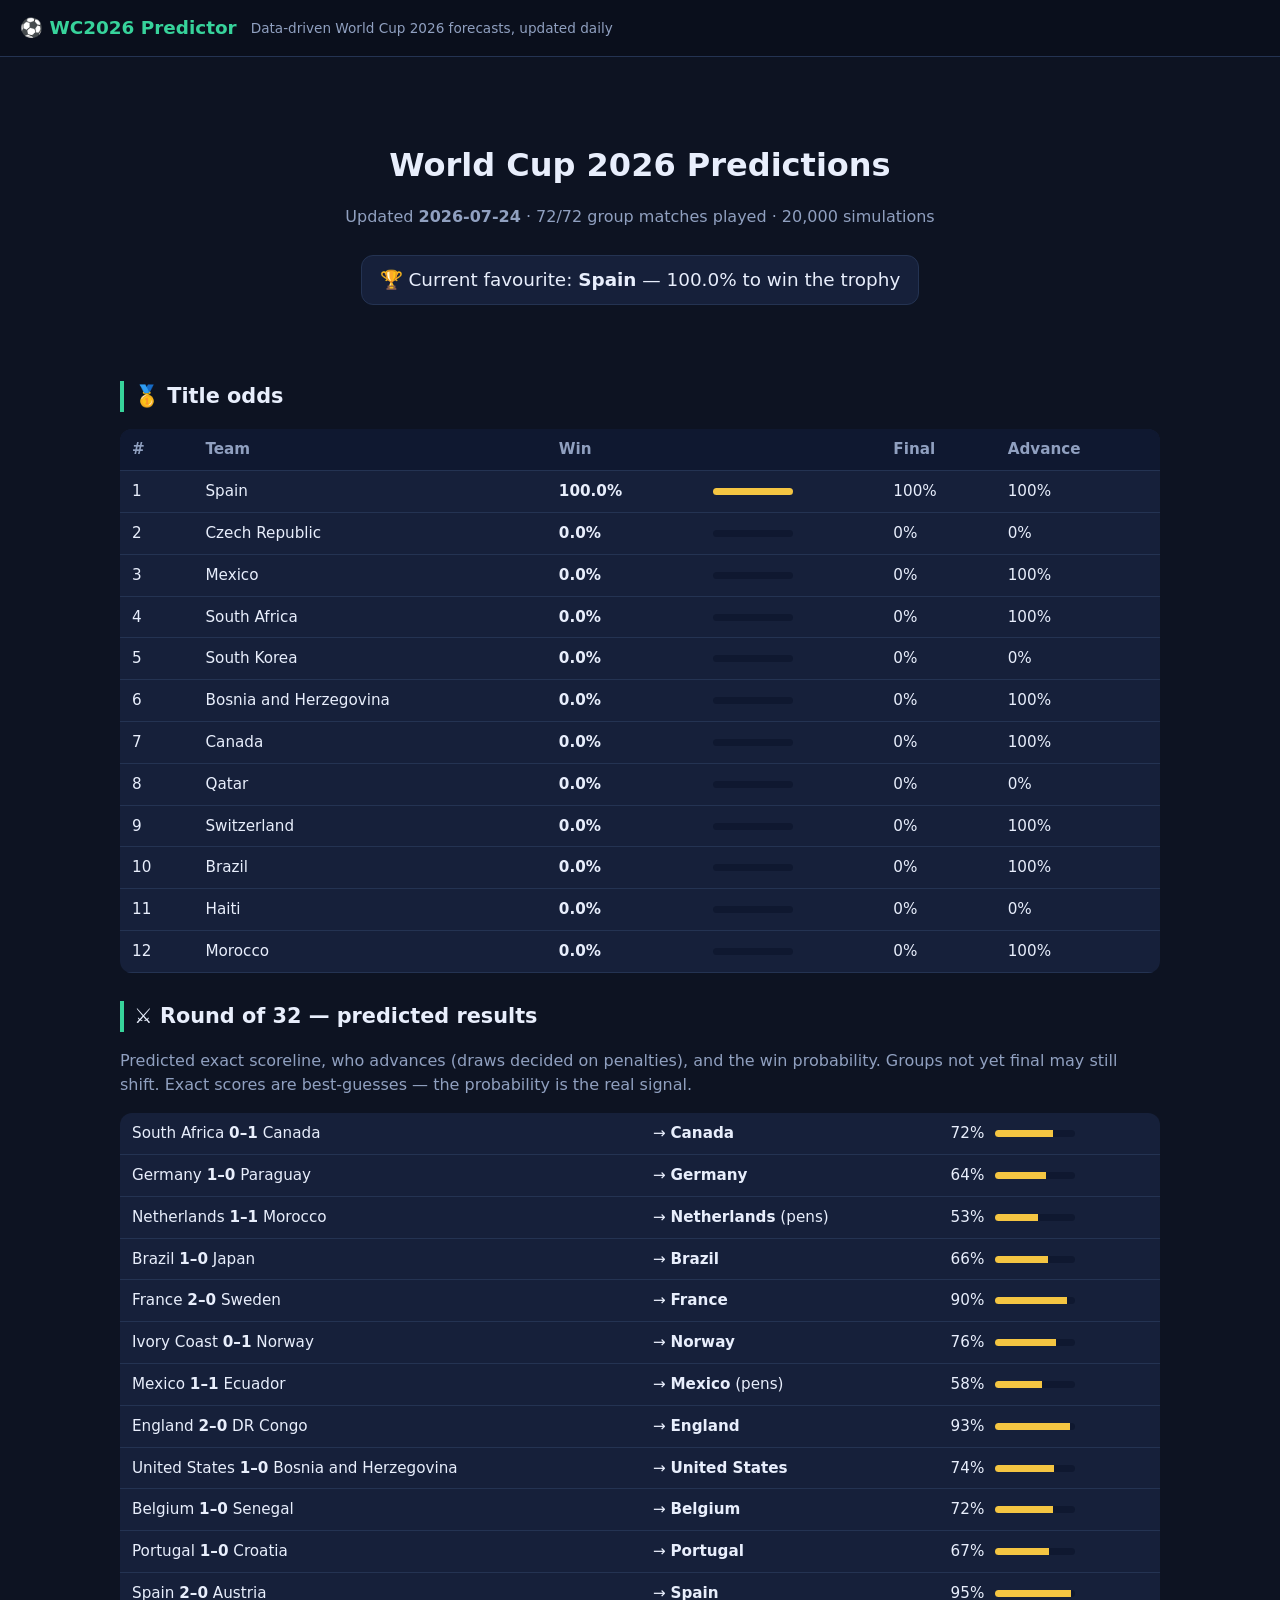
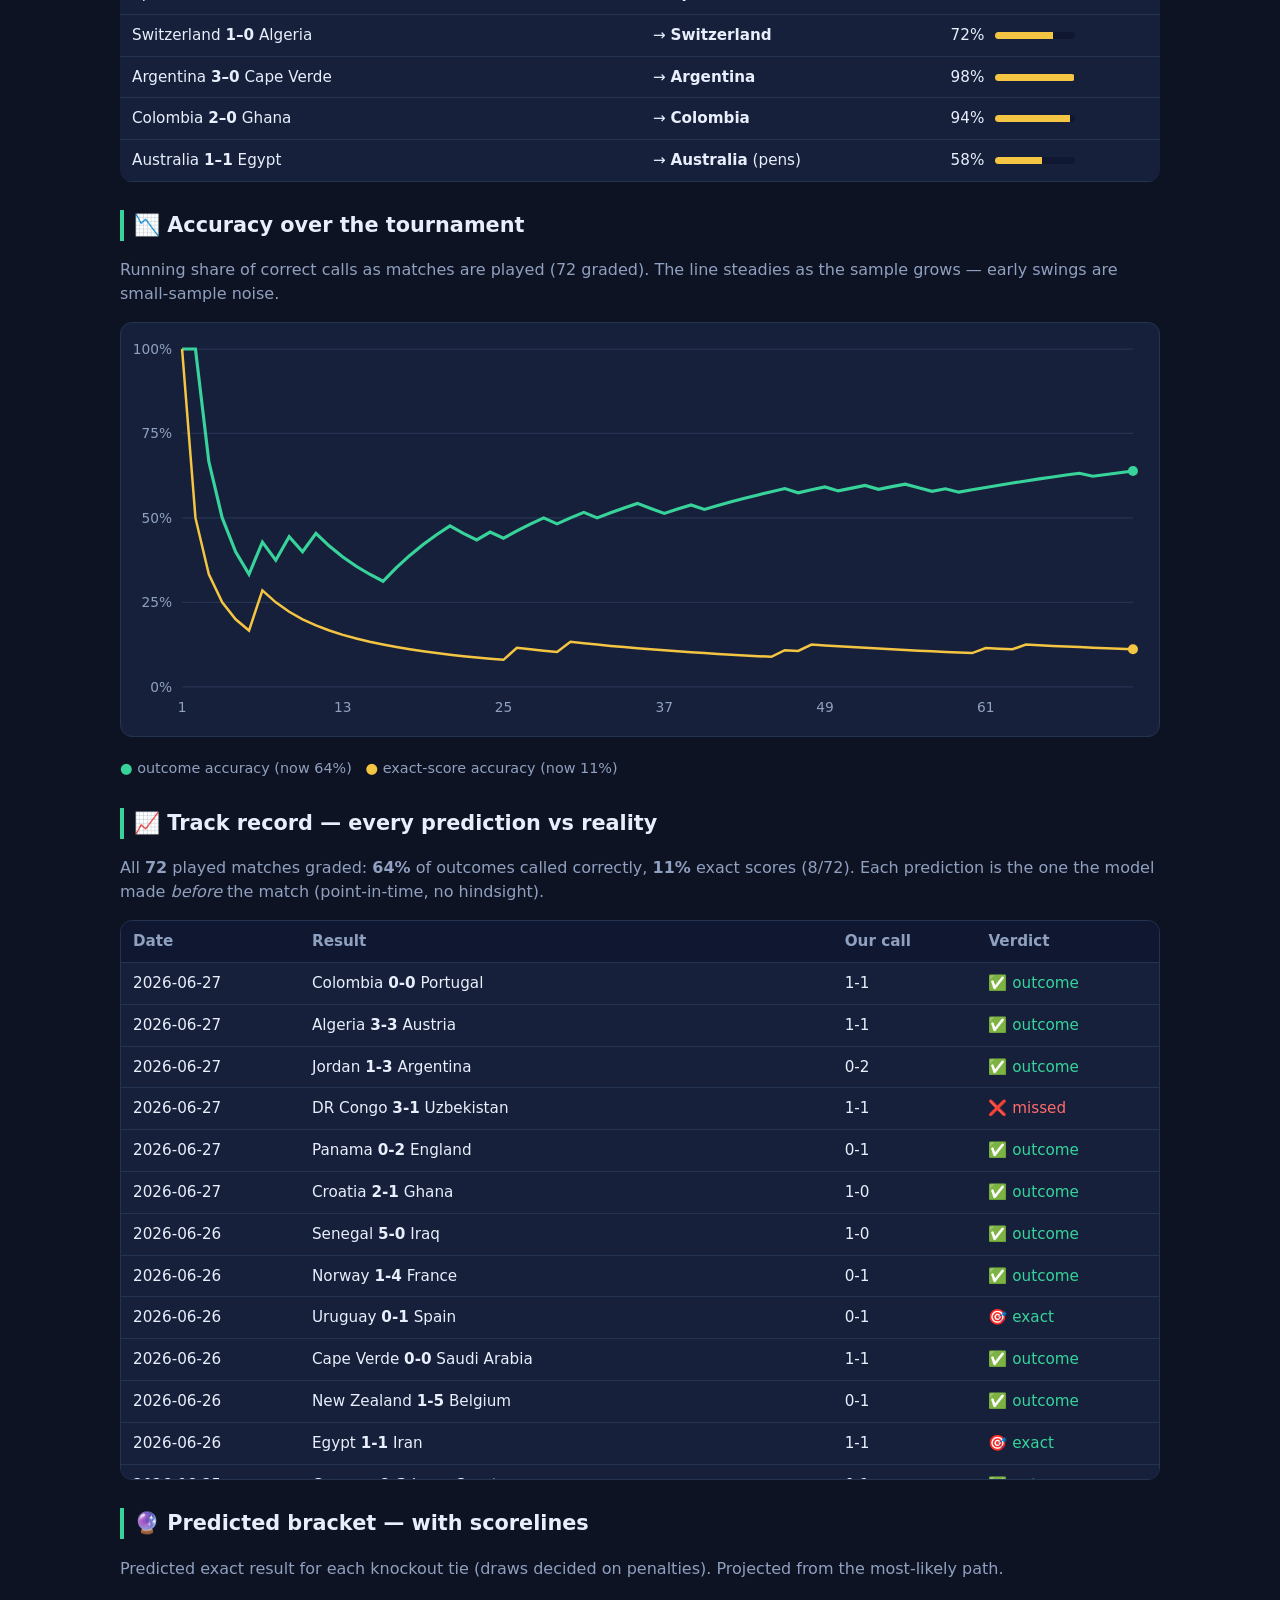
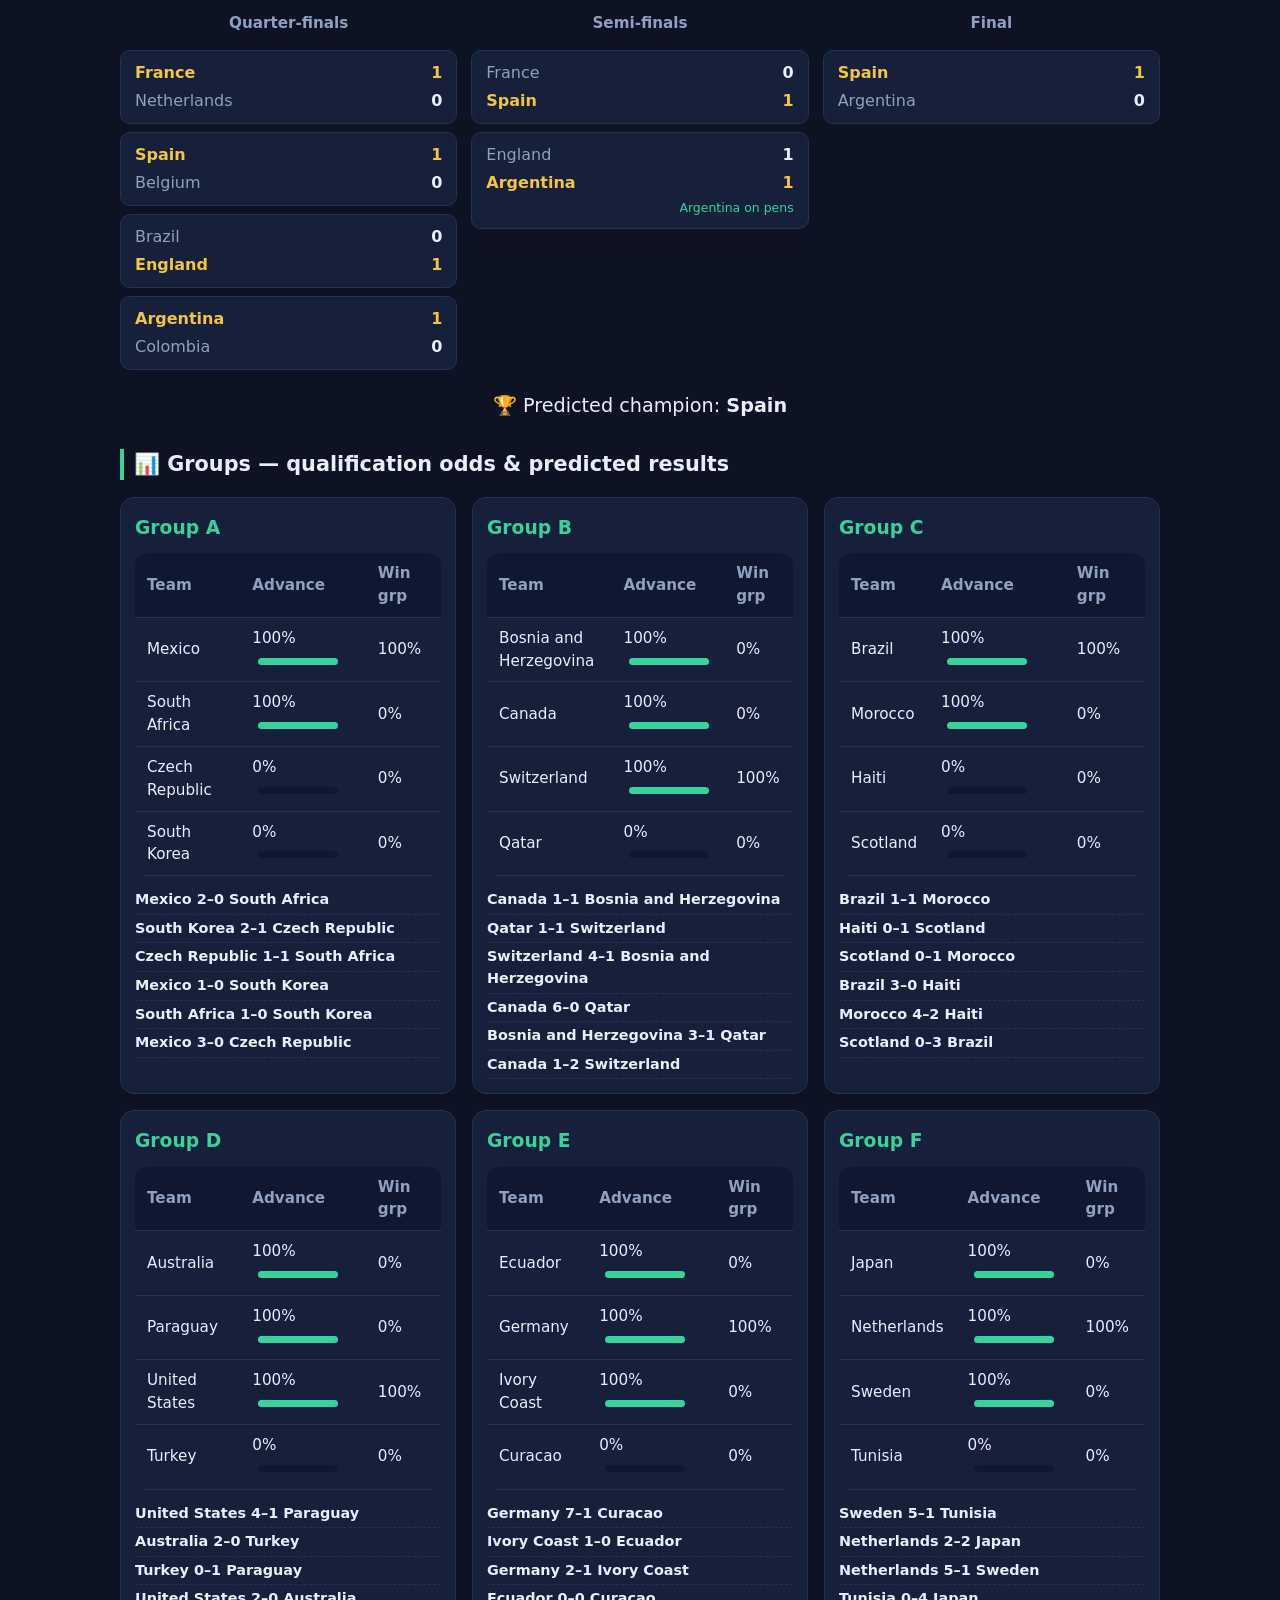
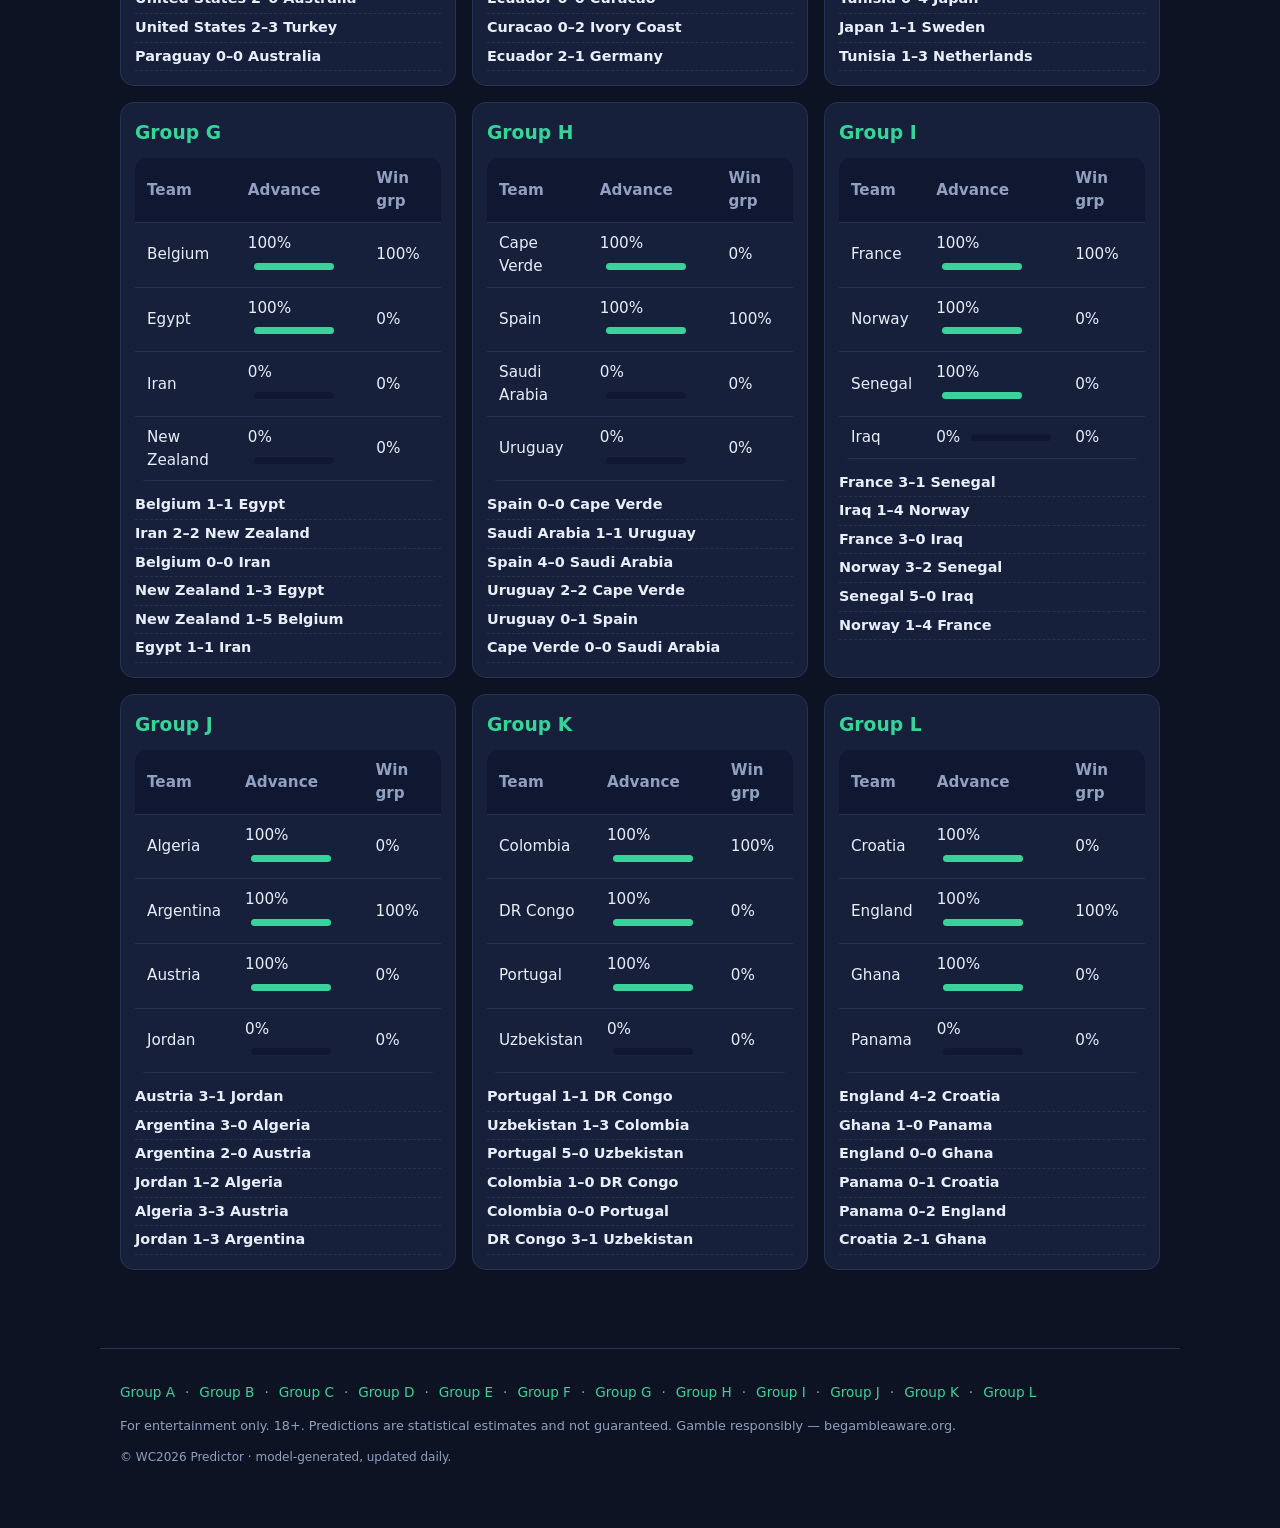
==== commit 375bb08a: "site update 2026-07-24" ====
--- a/index.html
+++ b/index.html
@@ -1,55 +1,55 @@
 <!doctype html><html lang="en"><head>
 <meta charset="utf-8"><meta name="viewport" content="width=device-width,initial-scale=1">
-<title>World Cup 2026 Predictions — Updated 2026-07-02</title>
-<meta name="description" content="Daily data-driven 2026 World Cup predictions. Favourite: Argentina (21% to win). Title odds, group forecasts, bracket and predicted scores for all 104 matches.">
+<title>World Cup 2026 Predictions — Updated 2026-07-24</title>
+<meta name="description" content="Daily data-driven 2026 World Cup predictions. Favourite: Spain (100% to win). Title odds, group forecasts, bracket and predicted scores for all 104 matches.">
 <link rel="canonical" href="https://itzikezra.github.io/world-cup-2026-predictions/">
-<meta property="og:title" content="World Cup 2026 Predictions — Updated 2026-07-02">
-<meta property="og:description" content="Daily data-driven 2026 World Cup predictions. Favourite: Argentina (21% to win). Title odds, group forecasts, bracket and predicted scores for all 104 matches.">
+<meta property="og:title" content="World Cup 2026 Predictions — Updated 2026-07-24">
+<meta property="og:description" content="Daily data-driven 2026 World Cup predictions. Favourite: Spain (100% to win). Title odds, group forecasts, bracket and predicted scores for all 104 matches.">
 <meta property="og:type" content="website">
 <meta property="og:url" content="https://itzikezra.github.io/world-cup-2026-predictions/">
 <meta name="twitter:card" content="summary_large_image">
 <link rel="stylesheet" href="style.css">
-<script type="application/ld+json">{"@context": "https://schema.org", "@type": "WebSite", "name": "WC2026 Predictor", "url": "https://itzikezra.github.io/world-cup-2026-predictions", "description": "Daily data-driven 2026 World Cup predictions. Favourite: Argentina (21% to win). Title odds, group forecasts, bracket and predicted scores for all 104 matches."}</script>
+<script type="application/ld+json">{"@context": "https://schema.org", "@type": "WebSite", "name": "WC2026 Predictor", "url": "https://itzikezra.github.io/world-cup-2026-predictions", "description": "Daily data-driven 2026 World Cup predictions. Favourite: Spain (100% to win). Title odds, group forecasts, bracket and predicted scores for all 104 matches."}</script>
 
 </head><body>
 <header class="nav"><a class="brand" href="index.html">⚽ WC2026 Predictor</a>
 <span class="tag">Data-driven World Cup 2026 forecasts, updated daily</span></header>
 <main>
-<section class="hero"><h1>World Cup 2026 Predictions</h1><p class="sub">Updated <b>2026-07-02</b> · 72/72 group matches played · 20,000 simulations</p><p class="fav">🏆 Current favourite: <b>Argentina</b> — 21.0% to win the trophy</p></section>
+<section class="hero"><h1>World Cup 2026 Predictions</h1><p class="sub">Updated <b>2026-07-24</b> · 72/72 group matches played · 20,000 simulations</p><p class="fav">🏆 Current favourite: <b>Spain</b> — 100.0% to win the trophy</p></section>
 
 <section><h2>🥇 Title odds</h2><table class="odds"><tr><th>#</th><th>Team</th><th>Win</th><th></th><th>Final</th><th>Advance</th></tr>
-<tr><td>1</td><td>Argentina</td><td><b>21.0%</b></td><td><span class="bar"><span class="b gold" style="width:21%"></span></span></td><td>36%</td><td>100%</td></tr>
-<tr><td>2</td><td>France</td><td><b>19.7%</b></td><td><span class="bar"><span class="b gold" style="width:20%"></span></span></td><td>36%</td><td>100%</td></tr>
-<tr><td>3</td><td>Spain</td><td><b>16.8%</b></td><td><span class="bar"><span class="b gold" style="width:17%"></span></span></td><td>29%</td><td>100%</td></tr>
-<tr><td>4</td><td>Brazil</td><td><b>7.8%</b></td><td><span class="bar"><span class="b gold" style="width:8%"></span></span></td><td>16%</td><td>100%</td></tr>
-<tr><td>5</td><td>England</td><td><b>7.5%</b></td><td><span class="bar"><span class="b gold" style="width:7%"></span></span></td><td>15%</td><td>100%</td></tr>
-<tr><td>6</td><td>Colombia</td><td><b>5.8%</b></td><td><span class="bar"><span class="b gold" style="width:6%"></span></span></td><td>12%</td><td>100%</td></tr>
-<tr><td>7</td><td>Morocco</td><td><b>3.7%</b></td><td><span class="bar"><span class="b gold" style="width:4%"></span></span></td><td>10%</td><td>100%</td></tr>
-<tr><td>8</td><td>Mexico</td><td><b>3.7%</b></td><td><span class="bar"><span class="b gold" style="width:4%"></span></span></td><td>8%</td><td>100%</td></tr>
-<tr><td>9</td><td>Portugal</td><td><b>3.3%</b></td><td><span class="bar"><span class="b gold" style="width:3%"></span></span></td><td>7%</td><td>100%</td></tr>
-<tr><td>10</td><td>Belgium</td><td><b>2.6%</b></td><td><span class="bar"><span class="b gold" style="width:3%"></span></span></td><td>7%</td><td>100%</td></tr>
-<tr><td>11</td><td>Norway</td><td><b>2.1%</b></td><td><span class="bar"><span class="b gold" style="width:2%"></span></span></td><td>6%</td><td>100%</td></tr>
-<tr><td>12</td><td>Switzerland</td><td><b>1.6%</b></td><td><span class="bar"><span class="b gold" style="width:2%"></span></span></td><td>4%</td><td>100%</td></tr>
+<tr><td>1</td><td>Spain</td><td><b>100.0%</b></td><td><span class="bar"><span class="b gold" style="width:100%"></span></span></td><td>100%</td><td>100%</td></tr>
+<tr><td>2</td><td>Czech Republic</td><td><b>0.0%</b></td><td><span class="bar"><span class="b gold" style="width:0%"></span></span></td><td>0%</td><td>0%</td></tr>
+<tr><td>3</td><td>Mexico</td><td><b>0.0%</b></td><td><span class="bar"><span class="b gold" style="width:0%"></span></span></td><td>0%</td><td>100%</td></tr>
+<tr><td>4</td><td>South Africa</td><td><b>0.0%</b></td><td><span class="bar"><span class="b gold" style="width:0%"></span></span></td><td>0%</td><td>100%</td></tr>
+<tr><td>5</td><td>South Korea</td><td><b>0.0%</b></td><td><span class="bar"><span class="b gold" style="width:0%"></span></span></td><td>0%</td><td>0%</td></tr>
+<tr><td>6</td><td>Bosnia and Herzegovina</td><td><b>0.0%</b></td><td><span class="bar"><span class="b gold" style="width:0%"></span></span></td><td>0%</td><td>100%</td></tr>
+<tr><td>7</td><td>Canada</td><td><b>0.0%</b></td><td><span class="bar"><span class="b gold" style="width:0%"></span></span></td><td>0%</td><td>100%</td></tr>
+<tr><td>8</td><td>Qatar</td><td><b>0.0%</b></td><td><span class="bar"><span class="b gold" style="width:0%"></span></span></td><td>0%</td><td>0%</td></tr>
+<tr><td>9</td><td>Switzerland</td><td><b>0.0%</b></td><td><span class="bar"><span class="b gold" style="width:0%"></span></span></td><td>0%</td><td>100%</td></tr>
+<tr><td>10</td><td>Brazil</td><td><b>0.0%</b></td><td><span class="bar"><span class="b gold" style="width:0%"></span></span></td><td>0%</td><td>100%</td></tr>
+<tr><td>11</td><td>Haiti</td><td><b>0.0%</b></td><td><span class="bar"><span class="b gold" style="width:0%"></span></span></td><td>0%</td><td>0%</td></tr>
+<tr><td>12</td><td>Morocco</td><td><b>0.0%</b></td><td><span class="bar"><span class="b gold" style="width:0%"></span></span></td><td>0%</td><td>100%</td></tr>
 </table></section>
 
-<section><h2>⚔️ Round of 32 — predicted results</h2><p class="sub">Predicted exact scoreline, who advances (draws decided on penalties), and the win probability. Groups not yet final may still shift. Exact scores are best-guesses — the probability is the real signal.</p><table class="odds"><tr><td>South Africa <b>0–1</b> Canada</td><td>→ <b>Canada</b></td><td>76% <span class="bar"><span class="b gold" style="width:76%"></span></span></td></tr><tr><td>Germany <b>1–0</b> Paraguay</td><td>→ <b>Germany</b></td><td>62% <span class="bar"><span class="b gold" style="width:62%"></span></span></td></tr><tr><td>Netherlands <b>1–1</b> Morocco</td><td>→ <b>Netherlands</b> (pens)</td><td>53% <span class="bar"><span class="b gold" style="width:53%"></span></span></td></tr><tr><td>Brazil <b>1–0</b> Japan</td><td>→ <b>Brazil</b></td><td>71% <span class="bar"><span class="b gold" style="width:71%"></span></span></td></tr><tr><td>France <b>2–0</b> Sweden</td><td>→ <b>France</b></td><td>93% <span class="bar"><span class="b gold" style="width:93%"></span></span></td></tr><tr><td>Ivory Coast <b>0–1</b> Norway</td><td>→ <b>Norway</b></td><td>73% <span class="bar"><span class="b gold" style="width:73%"></span></span></td></tr><tr><td>Mexico <b>1–0</b> Ecuador</td><td>→ <b>Mexico</b></td><td>63% <span class="bar"><span class="b gold" style="width:63%"></span></span></td></tr><tr><td>England <b>1–0</b> DR Congo</td><td>→ <b>England</b></td><td>88% <span class="bar"><span class="b gold" style="width:88%"></span></span></td></tr><tr><td>United States <b>1–0</b> Bosnia and Herzegovina</td><td>→ <b>United States</b></td><td>80% <span class="bar"><span class="b gold" style="width:80%"></span></span></td></tr><tr><td>Belgium <b>1–0</b> Senegal</td><td>→ <b>Belgium</b></td><td>66% <span class="bar"><span class="b gold" style="width:66%"></span></span></td></tr><tr><td>Portugal <b>1–0</b> Croatia</td><td>→ <b>Portugal</b></td><td>63% <span class="bar"><span class="b gold" style="width:63%"></span></span></td></tr><tr><td>Spain <b>1–0</b> Austria</td><td>→ <b>Spain</b></td><td>88% <span class="bar"><span class="b gold" style="width:88%"></span></span></td></tr><tr><td>Switzerland <b>1–0</b> Algeria</td><td>→ <b>Switzerland</b></td><td>64% <span class="bar"><span class="b gold" style="width:64%"></span></span></td></tr><tr><td>Argentina <b>2–0</b> Cape Verde</td><td>→ <b>Argentina</b></td><td>97% <span class="bar"><span class="b gold" style="width:97%"></span></span></td></tr><tr><td>Colombia <b>2–0</b> Ghana</td><td>→ <b>Colombia</b></td><td>93% <span class="bar"><span class="b gold" style="width:93%"></span></span></td></tr><tr><td>Australia <b>1–1</b> Egypt</td><td>→ <b>Australia</b> (pens)</td><td>58% <span class="bar"><span class="b gold" style="width:58%"></span></span></td></tr></table></section>
-<section><h2>📉 Accuracy over the tournament</h2><p class="sub">Running share of correct calls as matches are played (72 graded). The line steadies as the sample grows — early swings are small-sample noise.</p><svg viewBox="0 0 820 320" class="chart" role="img" aria-label="Cumulative prediction accuracy"><line x1="44" y1="286.0" x2="804" y2="286.0" class="gl"/><text x="36" y="290.0" class="yl">0%</text><line x1="44" y1="218.5" x2="804" y2="218.5" class="gl"/><text x="36" y="222.5" class="yl">25%</text><line x1="44" y1="151.0" x2="804" y2="151.0" class="gl"/><text x="36" y="155.0" class="yl">50%</text><line x1="44" y1="83.5" x2="804" y2="83.5" class="gl"/><text x="36" y="87.5" class="yl">75%</text><line x1="44" y1="16.0" x2="804" y2="16.0" class="gl"/><text x="36" y="20.0" class="yl">100%</text><text x="44.0" y="306.0" class="xl">1</text><text x="172.5" y="306.0" class="xl">13</text><text x="300.9" y="306.0" class="xl">25</text><text x="429.4" y="306.0" class="xl">37</text><text x="557.8" y="306.0" class="xl">49</text><text x="686.3" y="306.0" class="xl">61</text><polyline points="44.0,16.0 54.7,16.0 65.4,106.0 76.1,151.0 86.8,124.0 97.5,151.0 108.2,170.3 118.9,184.8 129.6,196.0 140.3,178.0 151.0,163.3 161.7,173.5 172.5,182.2 183.2,189.6 193.9,196.0 204.6,201.6 215.3,190.7 226.0,181.0 236.7,172.3 247.4,164.5 258.1,170.3 268.8,163.3 279.5,156.9 290.2,162.3 300.9,167.2 311.6,161.4 322.3,156.0 333.0,151.0 343.7,155.7 354.4,160.0 365.1,155.4 375.8,151.0 386.5,146.9 397.2,151.0 407.9,147.1 418.6,143.5 429.4,140.1 440.1,143.9 450.8,147.5 461.5,144.2 472.2,141.1 482.9,138.1 493.6,135.3 504.3,132.6 515.0,130.0 525.7,127.5 536.4,130.9 547.1,128.5 557.8,126.2 568.5,124.0 579.2,121.9 589.9,125.0 600.6,123.0 611.3,126.0 622.0,128.9 632.7,126.9 643.4,124.9 654.1,127.7 664.8,130.4 675.5,128.5 686.3,126.7 697.0,124.9 707.7,123.1 718.4,121.5 729.1,119.8 739.8,118.3 750.5,116.7 761.2,115.3 771.9,113.8 782.6,116.3 793.3,114.9 804.0,113.5" class="lineA"/><polyline points="44.0,16.0 54.7,151.0 65.4,196.0 76.1,218.5 86.8,178.0 97.5,196.0 108.2,208.9 118.9,218.5 129.6,226.0 140.3,232.0 151.0,236.9 161.7,241.0 172.5,244.5 183.2,247.4 193.9,250.0 204.6,252.2 215.3,254.2 226.0,256.0 236.7,257.6 247.4,259.0 258.1,260.3 268.8,261.5 279.5,262.5 290.2,263.5 300.9,264.4 311.6,254.8 322.3,256.0 333.0,257.1 343.7,258.1 354.4,259.0 365.1,251.2 375.8,252.2 386.5,253.3 397.2,254.2 407.9,255.1 418.6,256.0 429.4,256.8 440.1,257.6 450.8,258.3 461.5,259.0 472.2,259.7 482.9,260.3 493.6,260.9 504.3,261.5 515.0,262.0 525.7,256.7 536.4,257.3 547.1,252.2 557.8,252.9 568.5,253.6 579.2,254.2 589.9,254.8 600.6,255.4 611.3,256.0 622.0,256.5 632.7,257.1 643.4,257.6 654.1,258.1 664.8,258.5 675.5,259.0 686.3,259.4 697.0,259.9 707.7,256.0 718.4,256.5 729.1,252.8 739.8,253.3 750.5,253.8 761.2,254.2 771.9,254.7 782.6,255.1 793.3,255.6 804.0,256.0" class="lineB"/><circle cx="804.0" cy="113.5" r="4" class="dotA"/><circle cx="804.0" cy="256.0" r="4" class="dotB"/></svg><p class="legend"><span class="kA">●</span> outcome accuracy (now 64%) &nbsp; <span class="kB">●</span> exact-score accuracy (now 11%)</p></section>
-<section id="track"><h2>📈 Track record — every prediction vs reality</h2><p class="sub">All <b>72</b> played matches graded: <b>64%</b> of outcomes called correctly, <b>11%</b> exact scores (8/72). Each prediction is the one the model made <i>before</i> the match (point-in-time, no hindsight).</p><div class="scrollx"><table class="odds tr"><tr><th>Date</th><th>Result</th><th>Our call</th><th>Verdict</th></tr><tr class="ok"><td>2026-06-27</td><td>Croatia <b>2-1</b> Ghana</td><td class="mut">1-0</td><td>✅ outcome</td></tr><tr class="ok"><td>2026-06-27</td><td>Panama <b>0-2</b> England</td><td class="mut">0-1</td><td>✅ outcome</td></tr><tr class="miss"><td>2026-06-27</td><td>DR Congo <b>3-1</b> Uzbekistan</td><td class="mut">1-1</td><td>❌ missed</td></tr><tr class="ok"><td>2026-06-27</td><td>Colombia <b>0-0</b> Portugal</td><td class="mut">1-1</td><td>✅ outcome</td></tr><tr class="ok"><td>2026-06-27</td><td>Jordan <b>1-3</b> Argentina</td><td class="mut">0-2</td><td>✅ outcome</td></tr><tr class="ok"><td>2026-06-27</td><td>Algeria <b>3-3</b> Austria</td><td class="mut">1-1</td><td>✅ outcome</td></tr><tr class="ok"><td>2026-06-26</td><td>Cape Verde <b>0-0</b> Saudi Arabia</td><td class="mut">1-1</td><td>✅ outcome</td></tr><tr class="ok"><td>2026-06-26</td><td>Egypt <b>1-1</b> Iran</td><td class="mut">1-1</td><td>🎯 exact</td></tr><tr class="ok"><td>2026-06-26</td><td>New Zealand <b>1-5</b> Belgium</td><td class="mut">0-1</td><td>✅ outcome</td></tr><tr class="ok"><td>2026-06-26</td><td>Uruguay <b>0-1</b> Spain</td><td class="mut">0-1</td><td>🎯 exact</td></tr><tr class="ok"><td>2026-06-26</td><td>Norway <b>1-4</b> France</td><td class="mut">0-1</td><td>✅ outcome</td></tr><tr class="ok"><td>2026-06-26</td><td>Senegal <b>5-0</b> Iraq</td><td class="mut">1-0</td><td>✅ outcome</td></tr><tr class="ok"><td>2026-06-25</td><td>Tunisia <b>1-3</b> Netherlands</td><td class="mut">0-2</td><td>✅ outcome</td></tr><tr class="miss"><td>2026-06-25</td><td>Japan <b>1-1</b> Sweden</td><td class="mut">1-0</td><td>❌ missed</td></tr><tr class="miss"><td>2026-06-25</td><td>Ecuador <b>2-1</b> Germany</td><td class="mut">0-1</td><td>❌ missed</td></tr><tr class="ok"><td>2026-06-25</td><td>Curacao <b>0-2</b> Ivory Coast</td><td class="mut">0-1</td><td>✅ outcome</td></tr><tr class="ok"><td>2026-06-25</td><td>Paraguay <b>0-0</b> Australia</td><td class="mut">1-1</td><td>✅ outcome</td></tr><tr class="miss"><td>2026-06-25</td><td>United States <b>2-3</b> Turkey</td><td class="mut">1-1</td><td>❌ missed</td></tr><tr class="miss"><td>2026-06-24</td><td>Canada <b>1-2</b> Switzerland</td><td class="mut">1-1</td><td>❌ missed</td></tr><tr class="ok"><td>2026-06-24</td><td>Mexico <b>3-0</b> Czech Republic</td><td class="mut">2-0</td><td>✅ outcome</td></tr><tr class="miss"><td>2026-06-24</td><td>South Africa <b>1-0</b> South Korea</td><td class="mut">0-1</td><td>❌ missed</td></tr><tr class="ok"><td>2026-06-24</td><td>Scotland <b>0-3</b> Brazil</td><td class="mut">0-1</td><td>✅ outcome</td></tr><tr class="ok"><td>2026-06-24</td><td>Bosnia and Herzegovina <b>3-1</b> Qatar</td><td class="mut">1-0</td><td>✅ outcome</td></tr><tr class="ok"><td>2026-06-24</td><td>Morocco <b>4-2</b> Haiti</td><td class="mut">2-0</td><td>✅ outcome</td></tr><tr class="ok"><td>2026-06-23</td><td>Panama <b>0-1</b> Croatia</td><td class="mut">0-1</td><td>🎯 exact</td></tr><tr class="miss"><td>2026-06-23</td><td>England <b>0-0</b> Ghana</td><td class="mut">2-0</td><td>❌ missed</td></tr><tr class="ok"><td>2026-06-23</td><td>Colombia <b>1-0</b> DR Congo</td><td class="mut">1-0</td><td>🎯 exact</td></tr><tr class="ok"><td>2026-06-23</td><td>Portugal <b>5-0</b> Uzbekistan</td><td class="mut">1-0</td><td>✅ outcome</td></tr><tr class="ok"><td>2026-06-22</td><td>Jordan <b>1-2</b> Algeria</td><td class="mut">0-1</td><td>✅ outcome</td></tr><tr class="ok"><td>2026-06-22</td><td>Argentina <b>2-0</b> Austria</td><td class="mut">1-0</td><td>✅ outcome</td></tr><tr class="ok"><td>2026-06-22</td><td>Norway <b>3-2</b> Senegal</td><td class="mut">1-0</td><td>✅ outcome</td></tr><tr class="ok"><td>2026-06-22</td><td>France <b>3-0</b> Iraq</td><td class="mut">2-0</td><td>✅ outcome</td></tr><tr class="ok"><td>2026-06-21</td><td>New Zealand <b>1-3</b> Egypt</td><td class="mut">0-1</td><td>✅ outcome</td></tr><tr class="miss"><td>2026-06-21</td><td>Belgium <b>0-0</b> Iran</td><td class="mut">1-0</td><td>❌ missed</td></tr><tr class="miss"><td>2026-06-21</td><td>Uruguay <b>2-2</b> Cape Verde</td><td class="mut">1-0</td><td>❌ missed</td></tr><tr class="ok"><td>2026-06-21</td><td>Spain <b>4-0</b> Saudi Arabia</td><td class="mut">2-0</td><td>✅ outcome</td></tr><tr class="ok"><td>2026-06-20</td><td>Tunisia <b>0-4</b> Japan</td><td class="mut">0-1</td><td>✅ outcome</td></tr><tr class="ok"><td>2026-06-20</td><td>Netherlands <b>5-1</b> Sweden</td><td class="mut">1-0</td><td>✅ outcome</td></tr><tr class="miss"><td>2026-06-20</td><td>Ecuador <b>0-0</b> Curacao</td><td class="mut">2-0</td><td>❌ missed</td></tr><tr class="ok"><td>2026-06-20</td><td>Germany <b>2-1</b> Ivory Coast</td><td class="mut">1-0</td><td>✅ outcome</td></tr><tr class="ok"><td>2026-06-19</td><td>Brazil <b>3-0</b> Haiti</td><td class="mut">2-0</td><td>✅ outcome</td></tr><tr class="ok"><td>2026-06-19</td><td>Scotland <b>0-1</b> Morocco</td><td class="mut">0-1</td><td>🎯 exact</td></tr><tr class="miss"><td>2026-06-19</td><td>United States <b>2-0</b> Australia</td><td class="mut">1-1</td><td>❌ missed</td></tr><tr class="miss"><td>2026-06-19</td><td>Turkey <b>0-1</b> Paraguay</td><td class="mut">1-1</td><td>❌ missed</td></tr><tr class="ok"><td>2026-06-18</td><td>Canada <b>6-0</b> Qatar</td><td class="mut">2-0</td><td>✅ outcome</td></tr><tr class="ok"><td>2026-06-18</td><td>Switzerland <b>4-1</b> Bosnia and Herzegovina</td><td class="mut">1-0</td><td>✅ outcome</td></tr><tr class="ok"><td>2026-06-18</td><td>Mexico <b>1-0</b> South Korea</td><td class="mut">1-0</td><td>🎯 exact</td></tr><tr class="miss"><td>2026-06-18</td><td>Czech Republic <b>1-1</b> South Africa</td><td class="mut">1-0</td><td>❌ missed</td></tr><tr class="miss"><td>2026-06-17</td><td>Ghana <b>1-0</b> Panama</td><td class="mut">0-1</td><td>❌ missed</td></tr><tr class="ok"><td>2026-06-17</td><td>England <b>4-2</b> Croatia</td><td class="mut">1-0</td><td>✅ outcome</td></tr><tr class="ok"><td>2026-06-17</td><td>Uzbekistan <b>1-3</b> Colombia</td><td class="mut">0-1</td><td>✅ outcome</td></tr><tr class="miss"><td>2026-06-17</td><td>Portugal <b>1-1</b> DR Congo</td><td class="mut">1-0</td><td>❌ missed</td></tr><tr class="ok"><td>2026-06-16</td><td>France <b>3-1</b> Senegal</td><td class="mut">1-0</td><td>✅ outcome</td></tr><tr class="ok"><td>2026-06-16</td><td>Iraq <b>1-4</b> Norway</td><td class="mut">0-1</td><td>✅ outcome</td></tr><tr class="ok"><td>2026-06-16</td><td>Argentina <b>3-0</b> Algeria</td><td class="mut">1-0</td><td>✅ outcome</td></tr><tr class="ok"><td>2026-06-16</td><td>Austria <b>3-1</b> Jordan</td><td class="mut">1-0</td><td>✅ outcome</td></tr><tr class="miss"><td>2026-06-15</td><td>Saudi Arabia <b>1-1</b> Uruguay</td><td class="mut">0-1</td><td>❌ missed</td></tr><tr class="miss"><td>2026-06-15</td><td>Spain <b>0-0</b> Cape Verde</td><td class="mut">3-0</td><td>❌ missed</td></tr><tr class="miss"><td>2026-06-15</td><td>Iran <b>2-2</b> New Zealand</td><td class="mut">1-0</td><td>❌ missed</td></tr><tr class="miss"><td>2026-06-15</td><td>Belgium <b>1-1</b> Egypt</td><td class="mut">1-0</td><td>❌ missed</td></tr><tr class="miss"><td>2026-06-14</td><td>Ivory Coast <b>1-0</b> Ecuador</td><td class="mut">0-1</td><td>❌ missed</td></tr><tr class="ok"><td>2026-06-14</td><td>Germany <b>7-1</b> Curacao</td><td class="mut">2-0</td><td>✅ outcome</td></tr><tr class="ok"><td>2026-06-14</td><td>Netherlands <b>2-2</b> Japan</td><td class="mut">1-1</td><td>✅ outcome</td></tr><tr class="miss"><td>2026-06-14</td><td>Sweden <b>5-1</b> Tunisia</td><td class="mut">1-1</td><td>❌ missed</td></tr><tr class="miss"><td>2026-06-13</td><td>Brazil <b>1-1</b> Morocco</td><td class="mut">1-0</td><td>❌ missed</td></tr><tr class="miss"><td>2026-06-13</td><td>Qatar <b>1-1</b> Switzerland</td><td class="mut">0-2</td><td>❌ missed</td></tr><tr class="miss"><td>2026-06-13</td><td>Australia <b>2-0</b> Turkey</td><td class="mut">0-1</td><td>❌ missed</td></tr><tr class="ok"><td>2026-06-13</td><td>Haiti <b>0-1</b> Scotland</td><td class="mut">0-1</td><td>🎯 exact</td></tr><tr class="miss"><td>2026-06-12</td><td>United States <b>4-1</b> Paraguay</td><td class="mut">1-1</td><td>❌ missed</td></tr><tr class="miss"><td>2026-06-12</td><td>Canada <b>1-1</b> Bosnia and Herzegovina</td><td class="mut">2-0</td><td>❌ missed</td></tr><tr class="ok"><td>2026-06-11</td><td>South Korea <b>2-1</b> Czech Republic</td><td class="mut">1-0</td><td>✅ outcome</td></tr><tr class="ok"><td>2026-06-11</td><td>Mexico <b>2-0</b> South Africa</td><td class="mut">2-0</td><td>🎯 exact</td></tr></table></div></section>
+<section><h2>⚔️ Round of 32 — predicted results</h2><p class="sub">Predicted exact scoreline, who advances (draws decided on penalties), and the win probability. Groups not yet final may still shift. Exact scores are best-guesses — the probability is the real signal.</p><table class="odds"><tr><td>South Africa <b>0–1</b> Canada</td><td>→ <b>Canada</b></td><td>72% <span class="bar"><span class="b gold" style="width:72%"></span></span></td></tr><tr><td>Germany <b>1–0</b> Paraguay</td><td>→ <b>Germany</b></td><td>64% <span class="bar"><span class="b gold" style="width:64%"></span></span></td></tr><tr><td>Netherlands <b>1–1</b> Morocco</td><td>→ <b>Netherlands</b> (pens)</td><td>53% <span class="bar"><span class="b gold" style="width:53%"></span></span></td></tr><tr><td>Brazil <b>1–0</b> Japan</td><td>→ <b>Brazil</b></td><td>66% <span class="bar"><span class="b gold" style="width:66%"></span></span></td></tr><tr><td>France <b>2–0</b> Sweden</td><td>→ <b>France</b></td><td>90% <span class="bar"><span class="b gold" style="width:90%"></span></span></td></tr><tr><td>Ivory Coast <b>0–1</b> Norway</td><td>→ <b>Norway</b></td><td>76% <span class="bar"><span class="b gold" style="width:76%"></span></span></td></tr><tr><td>Mexico <b>1–1</b> Ecuador</td><td>→ <b>Mexico</b> (pens)</td><td>58% <span class="bar"><span class="b gold" style="width:58%"></span></span></td></tr><tr><td>England <b>2–0</b> DR Congo</td><td>→ <b>England</b></td><td>93% <span class="bar"><span class="b gold" style="width:93%"></span></span></td></tr><tr><td>United States <b>1–0</b> Bosnia and Herzegovina</td><td>→ <b>United States</b></td><td>74% <span class="bar"><span class="b gold" style="width:74%"></span></span></td></tr><tr><td>Belgium <b>1–0</b> Senegal</td><td>→ <b>Belgium</b></td><td>72% <span class="bar"><span class="b gold" style="width:72%"></span></span></td></tr><tr><td>Portugal <b>1–0</b> Croatia</td><td>→ <b>Portugal</b></td><td>67% <span class="bar"><span class="b gold" style="width:67%"></span></span></td></tr><tr><td>Spain <b>2–0</b> Austria</td><td>→ <b>Spain</b></td><td>95% <span class="bar"><span class="b gold" style="width:95%"></span></span></td></tr><tr><td>Switzerland <b>1–0</b> Algeria</td><td>→ <b>Switzerland</b></td><td>72% <span class="bar"><span class="b gold" style="width:72%"></span></span></td></tr><tr><td>Argentina <b>3–0</b> Cape Verde</td><td>→ <b>Argentina</b></td><td>98% <span class="bar"><span class="b gold" style="width:98%"></span></span></td></tr><tr><td>Colombia <b>2–0</b> Ghana</td><td>→ <b>Colombia</b></td><td>94% <span class="bar"><span class="b gold" style="width:94%"></span></span></td></tr><tr><td>Australia <b>1–1</b> Egypt</td><td>→ <b>Australia</b> (pens)</td><td>58% <span class="bar"><span class="b gold" style="width:58%"></span></span></td></tr></table></section>
+<section><h2>📉 Accuracy over the tournament</h2><p class="sub">Running share of correct calls as matches are played (72 graded). The line steadies as the sample grows — early swings are small-sample noise.</p><svg viewBox="0 0 820 320" class="chart" role="img" aria-label="Cumulative prediction accuracy"><line x1="44" y1="286.0" x2="804" y2="286.0" class="gl"/><text x="36" y="290.0" class="yl">0%</text><line x1="44" y1="218.5" x2="804" y2="218.5" class="gl"/><text x="36" y="222.5" class="yl">25%</text><line x1="44" y1="151.0" x2="804" y2="151.0" class="gl"/><text x="36" y="155.0" class="yl">50%</text><line x1="44" y1="83.5" x2="804" y2="83.5" class="gl"/><text x="36" y="87.5" class="yl">75%</text><line x1="44" y1="16.0" x2="804" y2="16.0" class="gl"/><text x="36" y="20.0" class="yl">100%</text><text x="44.0" y="306.0" class="xl">1</text><text x="172.5" y="306.0" class="xl">13</text><text x="300.9" y="306.0" class="xl">25</text><text x="429.4" y="306.0" class="xl">37</text><text x="557.8" y="306.0" class="xl">49</text><text x="686.3" y="306.0" class="xl">61</text><polyline points="44.0,16.0 54.7,16.0 65.4,106.0 76.1,151.0 86.8,178.0 97.5,196.0 108.2,170.3 118.9,184.8 129.6,166.0 140.3,178.0 151.0,163.3 161.7,173.5 172.5,182.2 183.2,189.6 193.9,196.0 204.6,201.6 215.3,190.7 226.0,181.0 236.7,172.3 247.4,164.5 258.1,157.4 268.8,163.3 279.5,168.6 290.2,162.3 300.9,167.2 311.6,161.4 322.3,156.0 333.0,151.0 343.7,155.7 354.4,151.0 365.1,146.6 375.8,151.0 386.5,146.9 397.2,143.1 407.9,139.4 418.6,143.5 429.4,147.4 440.1,143.9 450.8,140.6 461.5,144.2 472.2,141.1 482.9,138.1 493.6,135.3 504.3,132.6 515.0,130.0 525.7,127.5 536.4,130.9 547.1,128.5 557.8,126.2 568.5,129.4 579.2,127.2 589.9,125.0 600.6,128.1 611.3,126.0 622.0,124.0 632.7,126.9 643.4,129.7 654.1,127.7 664.8,130.4 675.5,128.5 686.3,126.7 697.0,124.9 707.7,123.1 718.4,121.5 729.1,119.8 739.8,118.3 750.5,116.7 761.2,115.3 771.9,117.7 782.6,116.3 793.3,114.9 804.0,113.5" class="lineA"/><polyline points="44.0,16.0 54.7,151.0 65.4,196.0 76.1,218.5 86.8,232.0 97.5,241.0 108.2,208.9 118.9,218.5 129.6,226.0 140.3,232.0 151.0,236.9 161.7,241.0 172.5,244.5 183.2,247.4 193.9,250.0 204.6,252.2 215.3,254.2 226.0,256.0 236.7,257.6 247.4,259.0 258.1,260.3 268.8,261.5 279.5,262.5 290.2,263.5 300.9,264.4 311.6,254.8 322.3,256.0 333.0,257.1 343.7,258.1 354.4,250.0 365.1,251.2 375.8,252.2 386.5,253.3 397.2,254.2 407.9,255.1 418.6,256.0 429.4,256.8 440.1,257.6 450.8,258.3 461.5,259.0 472.2,259.7 482.9,260.3 493.6,260.9 504.3,261.5 515.0,262.0 525.7,256.7 536.4,257.3 547.1,252.2 557.8,252.9 568.5,253.6 579.2,254.2 589.9,254.8 600.6,255.4 611.3,256.0 622.0,256.5 632.7,257.1 643.4,257.6 654.1,258.1 664.8,258.5 675.5,259.0 686.3,255.0 697.0,255.5 707.7,256.0 718.4,252.2 729.1,252.8 739.8,253.3 750.5,253.8 761.2,254.2 771.9,254.7 782.6,255.1 793.3,255.6 804.0,256.0" class="lineB"/><circle cx="804.0" cy="113.5" r="4" class="dotA"/><circle cx="804.0" cy="256.0" r="4" class="dotB"/></svg><p class="legend"><span class="kA">●</span> outcome accuracy (now 64%) &nbsp; <span class="kB">●</span> exact-score accuracy (now 11%)</p></section>
+<section id="track"><h2>📈 Track record — every prediction vs reality</h2><p class="sub">All <b>72</b> played matches graded: <b>64%</b> of outcomes called correctly, <b>11%</b> exact scores (8/72). Each prediction is the one the model made <i>before</i> the match (point-in-time, no hindsight).</p><div class="scrollx"><table class="odds tr"><tr><th>Date</th><th>Result</th><th>Our call</th><th>Verdict</th></tr><tr class="ok"><td>2026-06-27</td><td>Colombia <b>0-0</b> Portugal</td><td class="mut">1-1</td><td>✅ outcome</td></tr><tr class="ok"><td>2026-06-27</td><td>Algeria <b>3-3</b> Austria</td><td class="mut">1-1</td><td>✅ outcome</td></tr><tr class="ok"><td>2026-06-27</td><td>Jordan <b>1-3</b> Argentina</td><td class="mut">0-2</td><td>✅ outcome</td></tr><tr class="miss"><td>2026-06-27</td><td>DR Congo <b>3-1</b> Uzbekistan</td><td class="mut">1-1</td><td>❌ missed</td></tr><tr class="ok"><td>2026-06-27</td><td>Panama <b>0-2</b> England</td><td class="mut">0-1</td><td>✅ outcome</td></tr><tr class="ok"><td>2026-06-27</td><td>Croatia <b>2-1</b> Ghana</td><td class="mut">1-0</td><td>✅ outcome</td></tr><tr class="ok"><td>2026-06-26</td><td>Senegal <b>5-0</b> Iraq</td><td class="mut">1-0</td><td>✅ outcome</td></tr><tr class="ok"><td>2026-06-26</td><td>Norway <b>1-4</b> France</td><td class="mut">0-1</td><td>✅ outcome</td></tr><tr class="ok"><td>2026-06-26</td><td>Uruguay <b>0-1</b> Spain</td><td class="mut">0-1</td><td>🎯 exact</td></tr><tr class="ok"><td>2026-06-26</td><td>Cape Verde <b>0-0</b> Saudi Arabia</td><td class="mut">1-1</td><td>✅ outcome</td></tr><tr class="ok"><td>2026-06-26</td><td>New Zealand <b>1-5</b> Belgium</td><td class="mut">0-1</td><td>✅ outcome</td></tr><tr class="ok"><td>2026-06-26</td><td>Egypt <b>1-1</b> Iran</td><td class="mut">1-1</td><td>🎯 exact</td></tr><tr class="ok"><td>2026-06-25</td><td>Curacao <b>0-2</b> Ivory Coast</td><td class="mut">0-1</td><td>✅ outcome</td></tr><tr class="miss"><td>2026-06-25</td><td>United States <b>2-3</b> Turkey</td><td class="mut">1-1</td><td>❌ missed</td></tr><tr class="ok"><td>2026-06-25</td><td>Paraguay <b>0-0</b> Australia</td><td class="mut">1-1</td><td>✅ outcome</td></tr><tr class="miss"><td>2026-06-25</td><td>Japan <b>1-1</b> Sweden</td><td class="mut">1-0</td><td>❌ missed</td></tr><tr class="miss"><td>2026-06-25</td><td>Ecuador <b>2-1</b> Germany</td><td class="mut">0-1</td><td>❌ missed</td></tr><tr class="ok"><td>2026-06-25</td><td>Tunisia <b>1-3</b> Netherlands</td><td class="mut">0-2</td><td>✅ outcome</td></tr><tr class="ok"><td>2026-06-24</td><td>Morocco <b>4-2</b> Haiti</td><td class="mut">2-0</td><td>✅ outcome</td></tr><tr class="miss"><td>2026-06-24</td><td>South Africa <b>1-0</b> South Korea</td><td class="mut">0-1</td><td>❌ missed</td></tr><tr class="ok"><td>2026-06-24</td><td>Mexico <b>3-0</b> Czech Republic</td><td class="mut">2-0</td><td>✅ outcome</td></tr><tr class="ok"><td>2026-06-24</td><td>Scotland <b>0-3</b> Brazil</td><td class="mut">0-1</td><td>✅ outcome</td></tr><tr class="miss"><td>2026-06-24</td><td>Canada <b>1-2</b> Switzerland</td><td class="mut">1-1</td><td>❌ missed</td></tr><tr class="ok"><td>2026-06-24</td><td>Bosnia and Herzegovina <b>3-1</b> Qatar</td><td class="mut">1-0</td><td>✅ outcome</td></tr><tr class="ok"><td>2026-06-23</td><td>Panama <b>0-1</b> Croatia</td><td class="mut">0-1</td><td>🎯 exact</td></tr><tr class="miss"><td>2026-06-23</td><td>England <b>0-0</b> Ghana</td><td class="mut">2-0</td><td>❌ missed</td></tr><tr class="ok"><td>2026-06-23</td><td>Colombia <b>1-0</b> DR Congo</td><td class="mut">1-0</td><td>🎯 exact</td></tr><tr class="ok"><td>2026-06-23</td><td>Portugal <b>5-0</b> Uzbekistan</td><td class="mut">1-0</td><td>✅ outcome</td></tr><tr class="ok"><td>2026-06-22</td><td>Argentina <b>2-0</b> Austria</td><td class="mut">1-0</td><td>✅ outcome</td></tr><tr class="ok"><td>2026-06-22</td><td>Norway <b>3-2</b> Senegal</td><td class="mut">1-0</td><td>✅ outcome</td></tr><tr class="ok"><td>2026-06-22</td><td>France <b>3-0</b> Iraq</td><td class="mut">2-0</td><td>✅ outcome</td></tr><tr class="ok"><td>2026-06-22</td><td>Jordan <b>1-2</b> Algeria</td><td class="mut">0-1</td><td>✅ outcome</td></tr><tr class="miss"><td>2026-06-21</td><td>Uruguay <b>2-2</b> Cape Verde</td><td class="mut">1-0</td><td>❌ missed</td></tr><tr class="ok"><td>2026-06-21</td><td>Spain <b>4-0</b> Saudi Arabia</td><td class="mut">2-0</td><td>✅ outcome</td></tr><tr class="ok"><td>2026-06-21</td><td>New Zealand <b>1-3</b> Egypt</td><td class="mut">0-1</td><td>✅ outcome</td></tr><tr class="miss"><td>2026-06-21</td><td>Belgium <b>0-0</b> Iran</td><td class="mut">1-0</td><td>❌ missed</td></tr><tr class="miss"><td>2026-06-20</td><td>Ecuador <b>0-0</b> Curacao</td><td class="mut">2-0</td><td>❌ missed</td></tr><tr class="ok"><td>2026-06-20</td><td>Germany <b>2-1</b> Ivory Coast</td><td class="mut">1-0</td><td>✅ outcome</td></tr><tr class="ok"><td>2026-06-20</td><td>Netherlands <b>5-1</b> Sweden</td><td class="mut">1-0</td><td>✅ outcome</td></tr><tr class="ok"><td>2026-06-20</td><td>Tunisia <b>0-4</b> Japan</td><td class="mut">0-1</td><td>✅ outcome</td></tr><tr class="miss"><td>2026-06-19</td><td>United States <b>2-0</b> Australia</td><td class="mut">1-1</td><td>❌ missed</td></tr><tr class="ok"><td>2026-06-19</td><td>Brazil <b>3-0</b> Haiti</td><td class="mut">2-0</td><td>✅ outcome</td></tr><tr class="ok"><td>2026-06-19</td><td>Scotland <b>0-1</b> Morocco</td><td class="mut">0-1</td><td>🎯 exact</td></tr><tr class="miss"><td>2026-06-19</td><td>Turkey <b>0-1</b> Paraguay</td><td class="mut">1-1</td><td>❌ missed</td></tr><tr class="ok"><td>2026-06-18</td><td>Canada <b>6-0</b> Qatar</td><td class="mut">2-0</td><td>✅ outcome</td></tr><tr class="ok"><td>2026-06-18</td><td>Switzerland <b>4-1</b> Bosnia and Herzegovina</td><td class="mut">1-0</td><td>✅ outcome</td></tr><tr class="ok"><td>2026-06-18</td><td>Mexico <b>1-0</b> South Korea</td><td class="mut">1-0</td><td>🎯 exact</td></tr><tr class="miss"><td>2026-06-18</td><td>Czech Republic <b>1-1</b> South Africa</td><td class="mut">1-0</td><td>❌ missed</td></tr><tr class="ok"><td>2026-06-17</td><td>Uzbekistan <b>1-3</b> Colombia</td><td class="mut">0-1</td><td>✅ outcome</td></tr><tr class="miss"><td>2026-06-17</td><td>Portugal <b>1-1</b> DR Congo</td><td class="mut">1-0</td><td>❌ missed</td></tr><tr class="miss"><td>2026-06-17</td><td>Ghana <b>1-0</b> Panama</td><td class="mut">0-1</td><td>❌ missed</td></tr><tr class="ok"><td>2026-06-17</td><td>England <b>4-2</b> Croatia</td><td class="mut">1-0</td><td>✅ outcome</td></tr><tr class="ok"><td>2026-06-16</td><td>Austria <b>3-1</b> Jordan</td><td class="mut">1-0</td><td>✅ outcome</td></tr><tr class="ok"><td>2026-06-16</td><td>Argentina <b>3-0</b> Algeria</td><td class="mut">1-0</td><td>✅ outcome</td></tr><tr class="ok"><td>2026-06-16</td><td>Iraq <b>1-4</b> Norway</td><td class="mut">0-1</td><td>✅ outcome</td></tr><tr class="ok"><td>2026-06-16</td><td>France <b>3-1</b> Senegal</td><td class="mut">1-0</td><td>✅ outcome</td></tr><tr class="miss"><td>2026-06-15</td><td>Belgium <b>1-1</b> Egypt</td><td class="mut">1-0</td><td>❌ missed</td></tr><tr class="miss"><td>2026-06-15</td><td>Iran <b>2-2</b> New Zealand</td><td class="mut">1-0</td><td>❌ missed</td></tr><tr class="miss"><td>2026-06-15</td><td>Saudi Arabia <b>1-1</b> Uruguay</td><td class="mut">0-1</td><td>❌ missed</td></tr><tr class="miss"><td>2026-06-15</td><td>Spain <b>0-0</b> Cape Verde</td><td class="mut">3-0</td><td>❌ missed</td></tr><tr class="miss"><td>2026-06-14</td><td>Sweden <b>5-1</b> Tunisia</td><td class="mut">1-1</td><td>❌ missed</td></tr><tr class="ok"><td>2026-06-14</td><td>Netherlands <b>2-2</b> Japan</td><td class="mut">1-1</td><td>✅ outcome</td></tr><tr class="miss"><td>2026-06-14</td><td>Ivory Coast <b>1-0</b> Ecuador</td><td class="mut">0-1</td><td>❌ missed</td></tr><tr class="ok"><td>2026-06-14</td><td>Germany <b>7-1</b> Curacao</td><td class="mut">2-0</td><td>✅ outcome</td></tr><tr class="miss"><td>2026-06-13</td><td>Australia <b>2-0</b> Turkey</td><td class="mut">0-1</td><td>❌ missed</td></tr><tr class="ok"><td>2026-06-13</td><td>Haiti <b>0-1</b> Scotland</td><td class="mut">0-1</td><td>🎯 exact</td></tr><tr class="miss"><td>2026-06-13</td><td>Brazil <b>1-1</b> Morocco</td><td class="mut">1-0</td><td>❌ missed</td></tr><tr class="miss"><td>2026-06-13</td><td>Qatar <b>1-1</b> Switzerland</td><td class="mut">0-2</td><td>❌ missed</td></tr><tr class="miss"><td>2026-06-12</td><td>United States <b>4-1</b> Paraguay</td><td class="mut">1-1</td><td>❌ missed</td></tr><tr class="miss"><td>2026-06-12</td><td>Canada <b>1-1</b> Bosnia and Herzegovina</td><td class="mut">2-0</td><td>❌ missed</td></tr><tr class="ok"><td>2026-06-11</td><td>South Korea <b>2-1</b> Czech Republic</td><td class="mut">1-0</td><td>✅ outcome</td></tr><tr class="ok"><td>2026-06-11</td><td>Mexico <b>2-0</b> South Africa</td><td class="mut">2-0</td><td>🎯 exact</td></tr></table></div></section>
 <section><h2>🔮 Predicted bracket — with scorelines</h2><p class="sub">Predicted exact result for each knockout tie (draws decided on penalties). Projected from the most-likely path.</p><div class="bracket">
 <div class="rnd"><h3>Quarter-finals</h3>
 <div class="tie"><span class="win"><i>France</i><b>1</b></span><span class=""><i>Netherlands</i><b>0</b></span></div>
 <div class="tie"><span class="win"><i>Spain</i><b>1</b></span><span class=""><i>Belgium</i><b>0</b></span></div>
-<div class="tie"><span class=""><i>Brazil</i><b>1</b></span><span class="win"><i>England</i><b>1</b></span><span class=pens>England on pens</span></div>
+<div class="tie"><span class=""><i>Brazil</i><b>0</b></span><span class="win"><i>England</i><b>1</b></span></div>
 <div class="tie"><span class="win"><i>Argentina</i><b>1</b></span><span class=""><i>Colombia</i><b>0</b></span></div>
 </div>
 <div class="rnd"><h3>Semi-finals</h3>
-<div class="tie"><span class=""><i>France</i><b>1</b></span><span class="win"><i>Spain</i><b>1</b></span><span class=pens>Spain on pens</span></div>
-<div class="tie"><span class=""><i>England</i><b>0</b></span><span class="win"><i>Argentina</i><b>1</b></span></div>
+<div class="tie"><span class=""><i>France</i><b>0</b></span><span class="win"><i>Spain</i><b>1</b></span></div>
+<div class="tie"><span class=""><i>England</i><b>1</b></span><span class="win"><i>Argentina</i><b>1</b></span><span class=pens>Argentina on pens</span></div>
 </div>
 <div class="rnd"><h3>Final</h3>
-<div class="tie"><span class=""><i>Spain</i><b>1</b></span><span class="win"><i>Argentina</i><b>1</b></span><span class=pens>Argentina on pens</span></div>
+<div class="tie"><span class="win"><i>Spain</i><b>1</b></span><span class=""><i>Argentina</i><b>0</b></span></div>
 </div>
-</div><p class="champ">🏆 Predicted champion: <b>Argentina</b></p></section>
+</div><p class="champ">🏆 Predicted champion: <b>Spain</b></p></section>
 <section><h2>📊 Groups — qualification odds & predicted results</h2><div class="grid">
 <div class="card"><h3><a href="g-a.html">Group A</a></h3><table class="grp"><tr><th>Team</th><th>Advance</th><th>Win grp</th></tr>
 <tr><td>Mexico</td><td>100% <span class="bar"><span class="b" style="width:100%"></span></span></td><td>100%</td></tr>
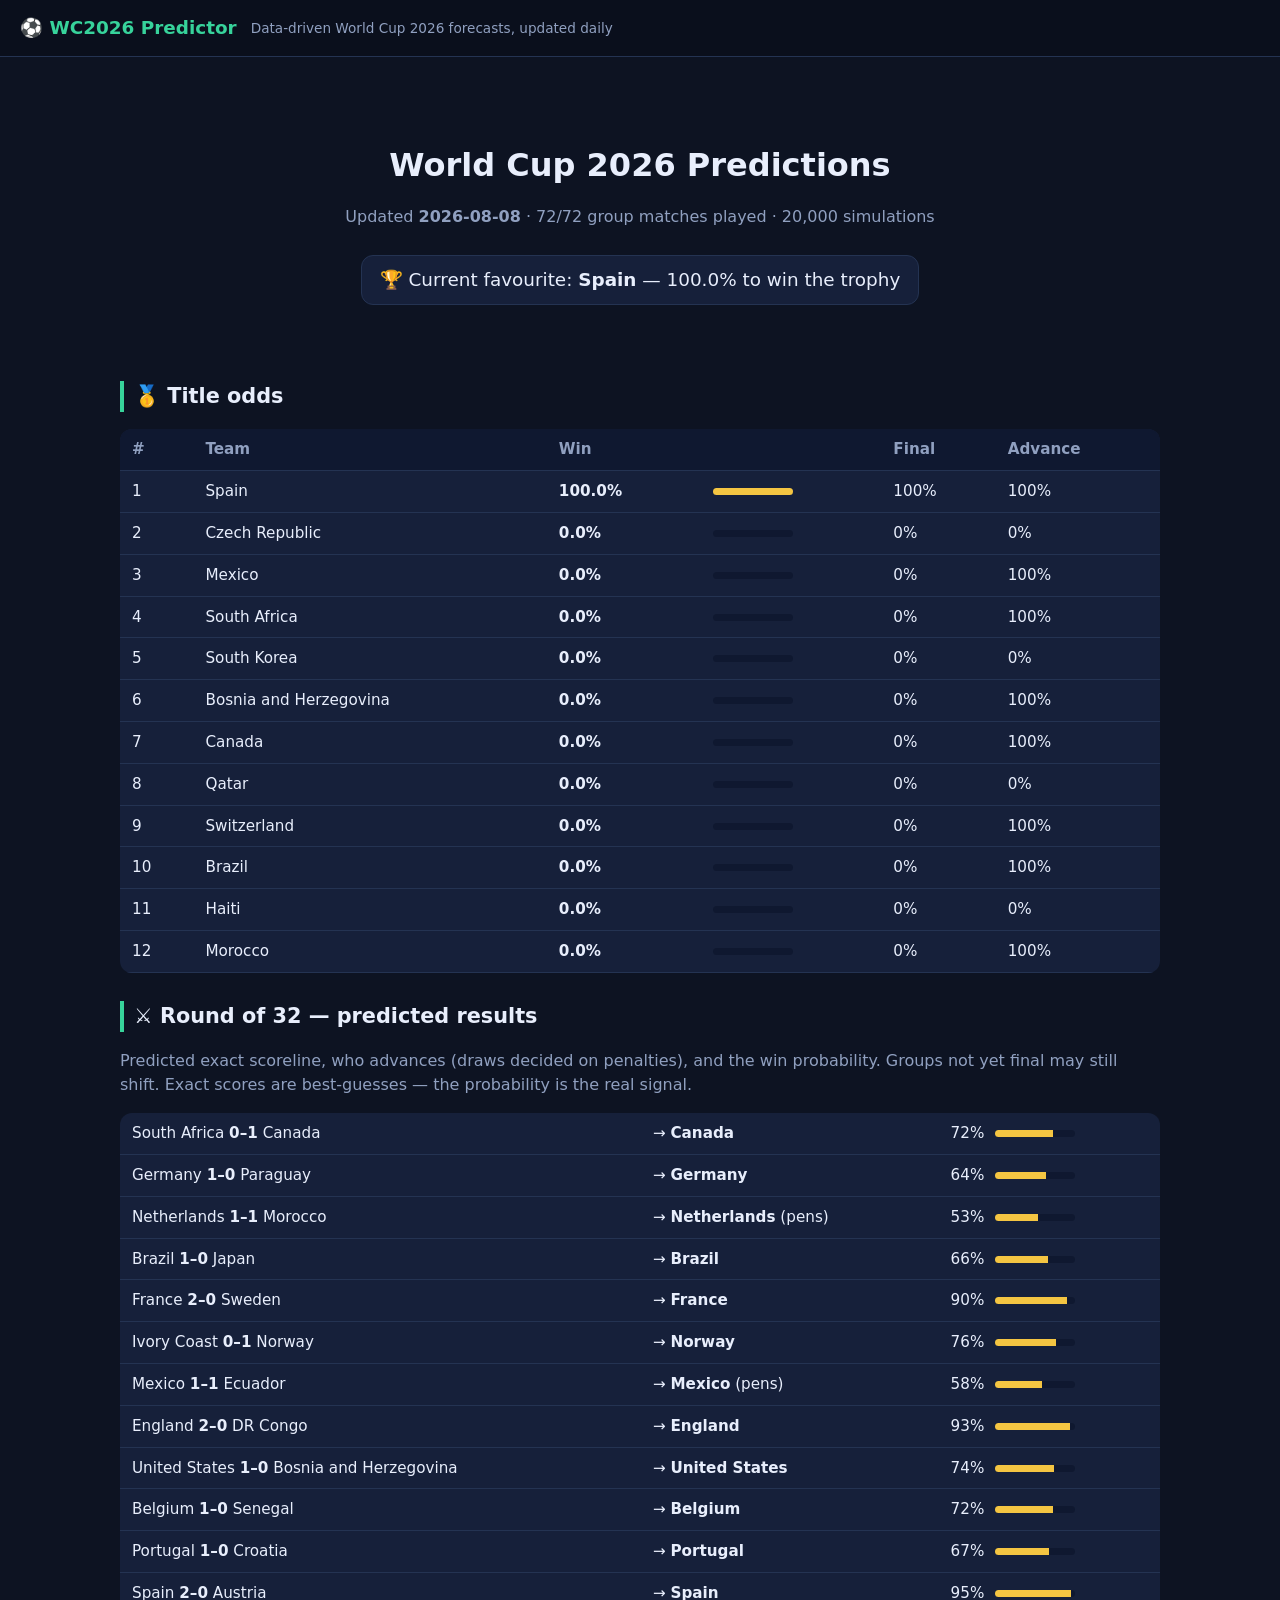
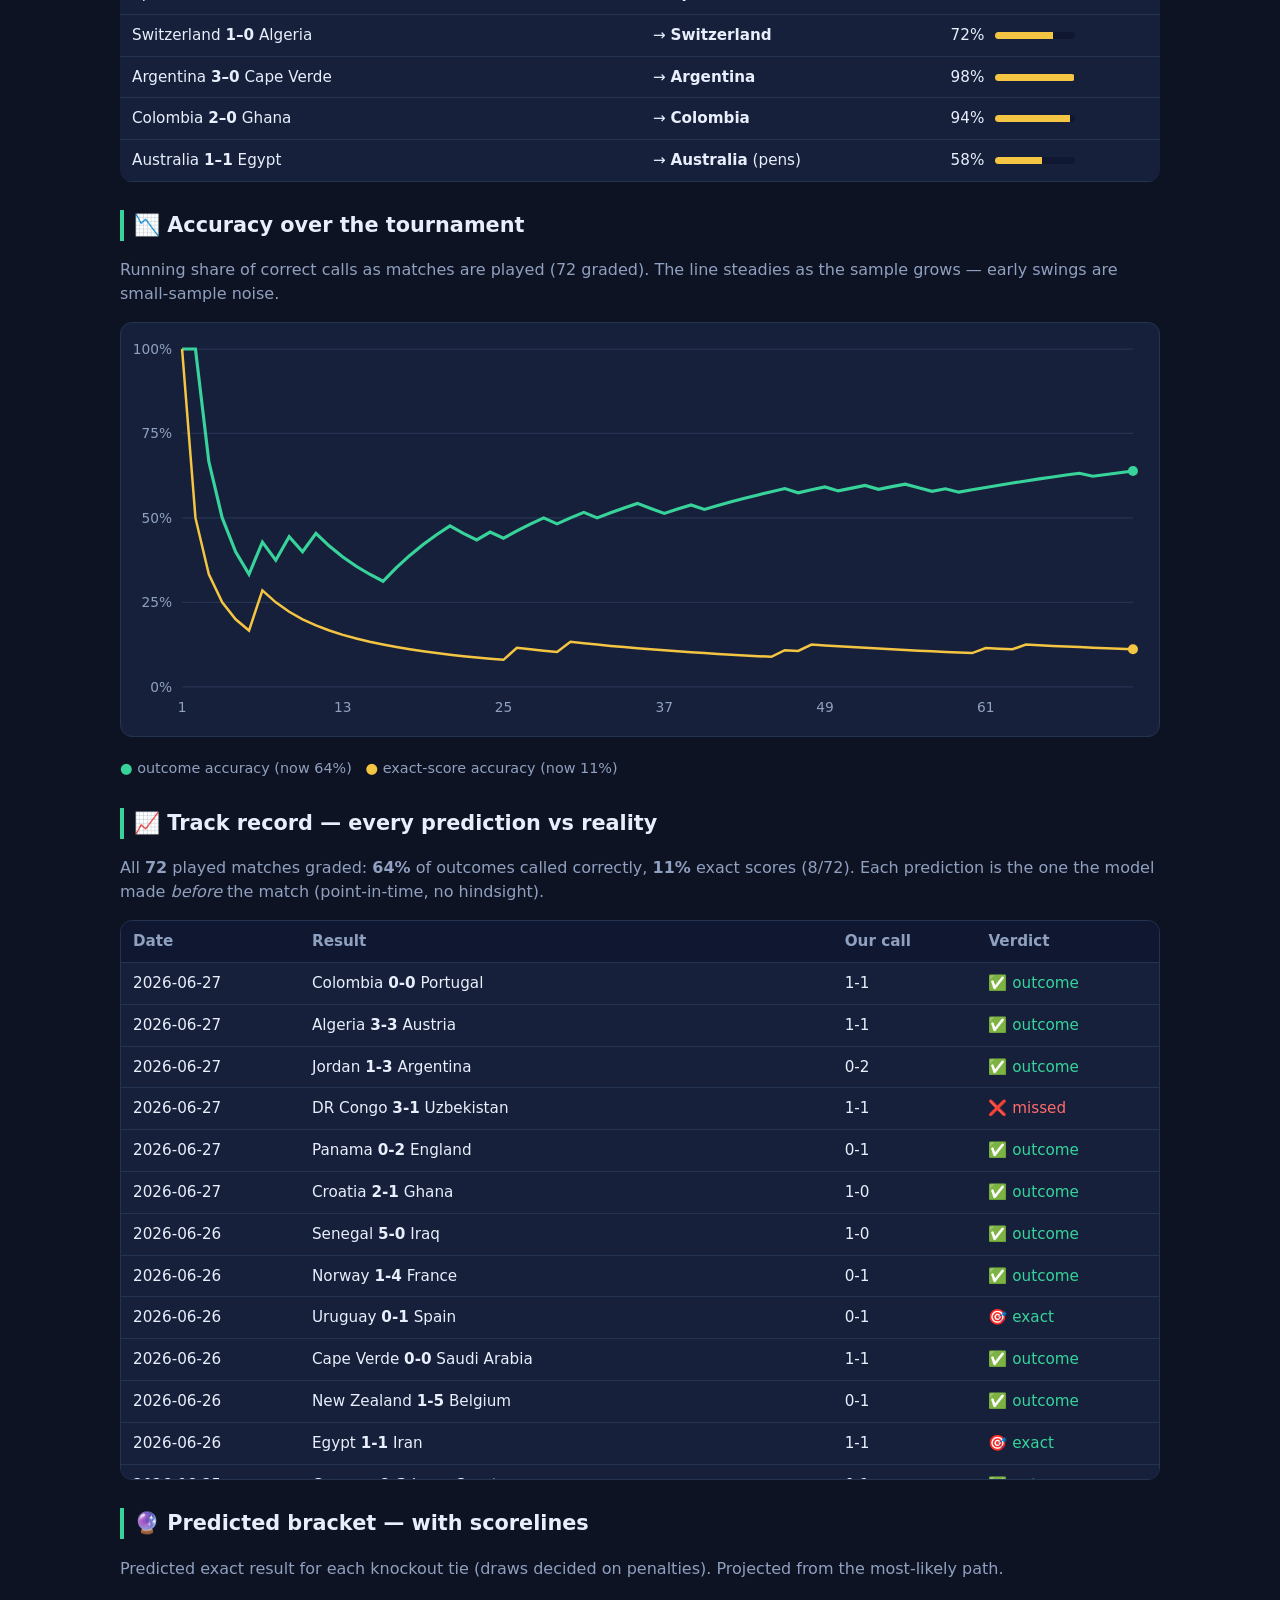
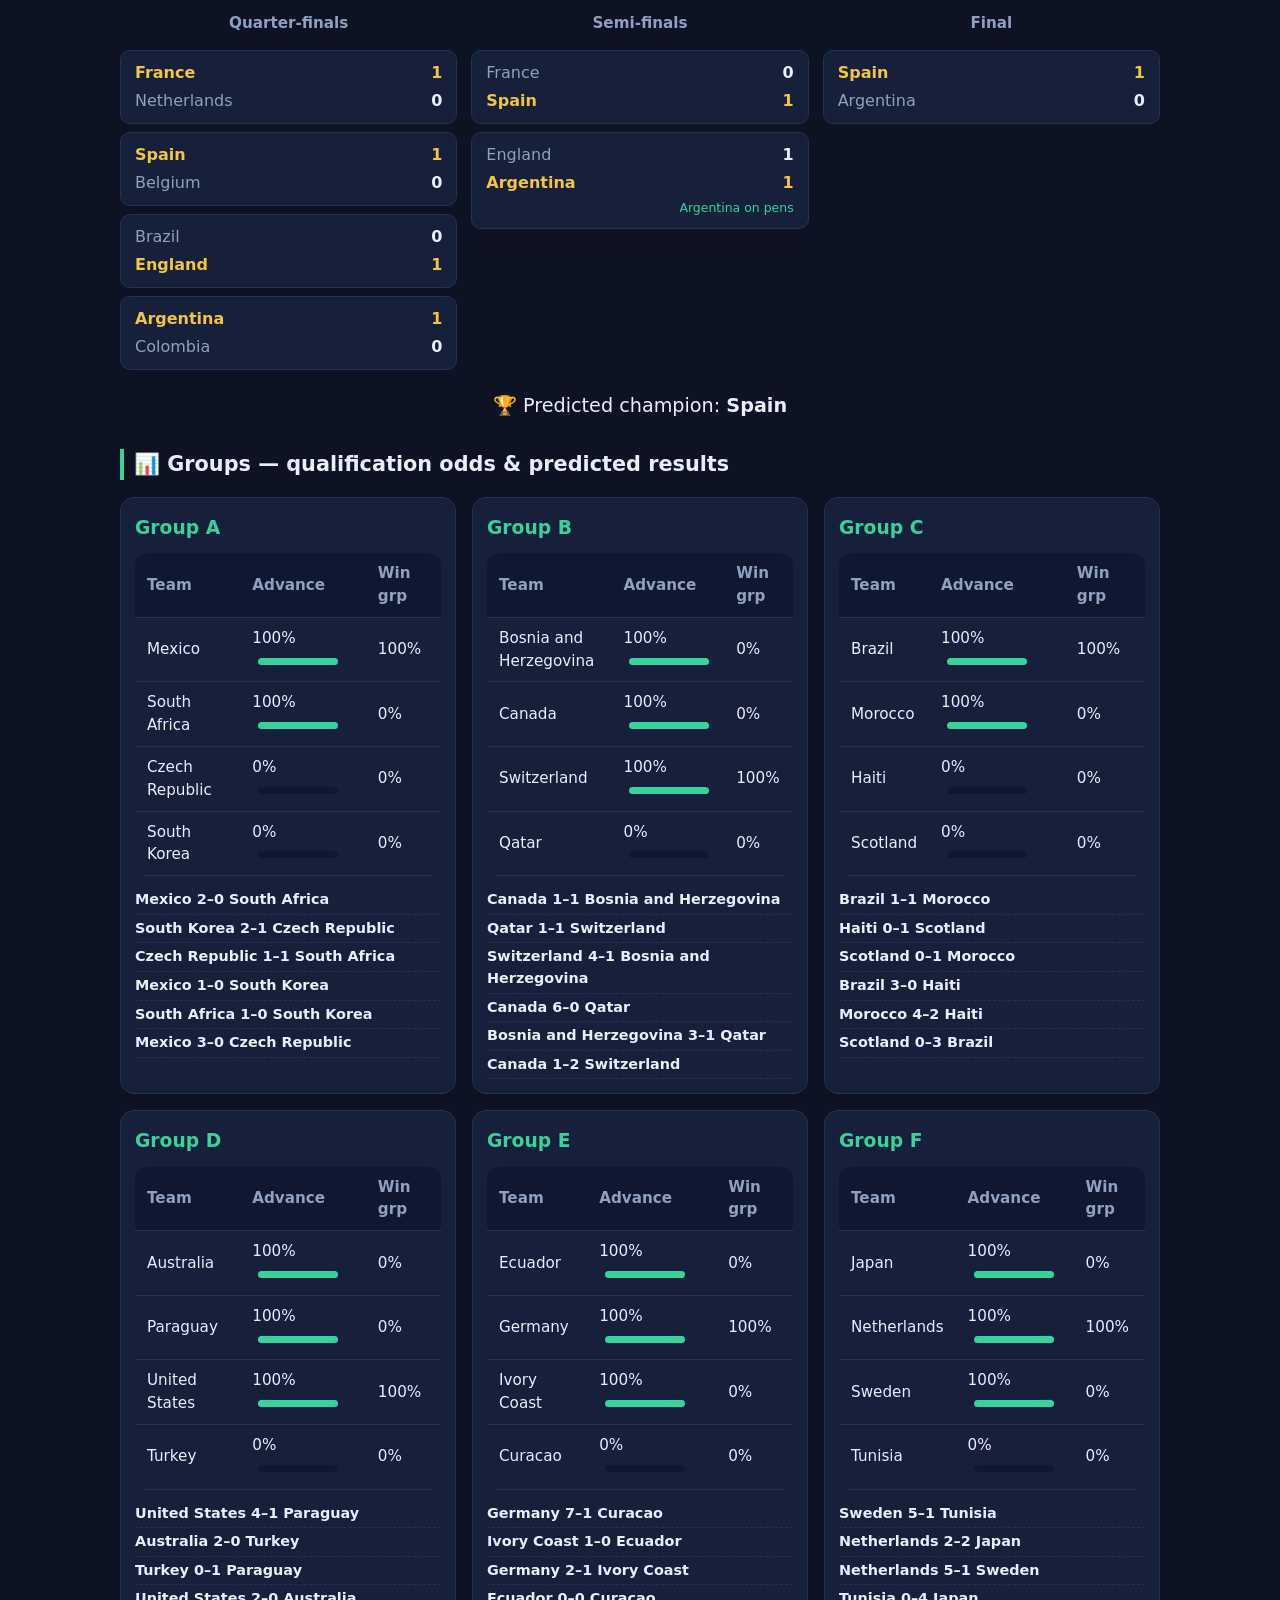
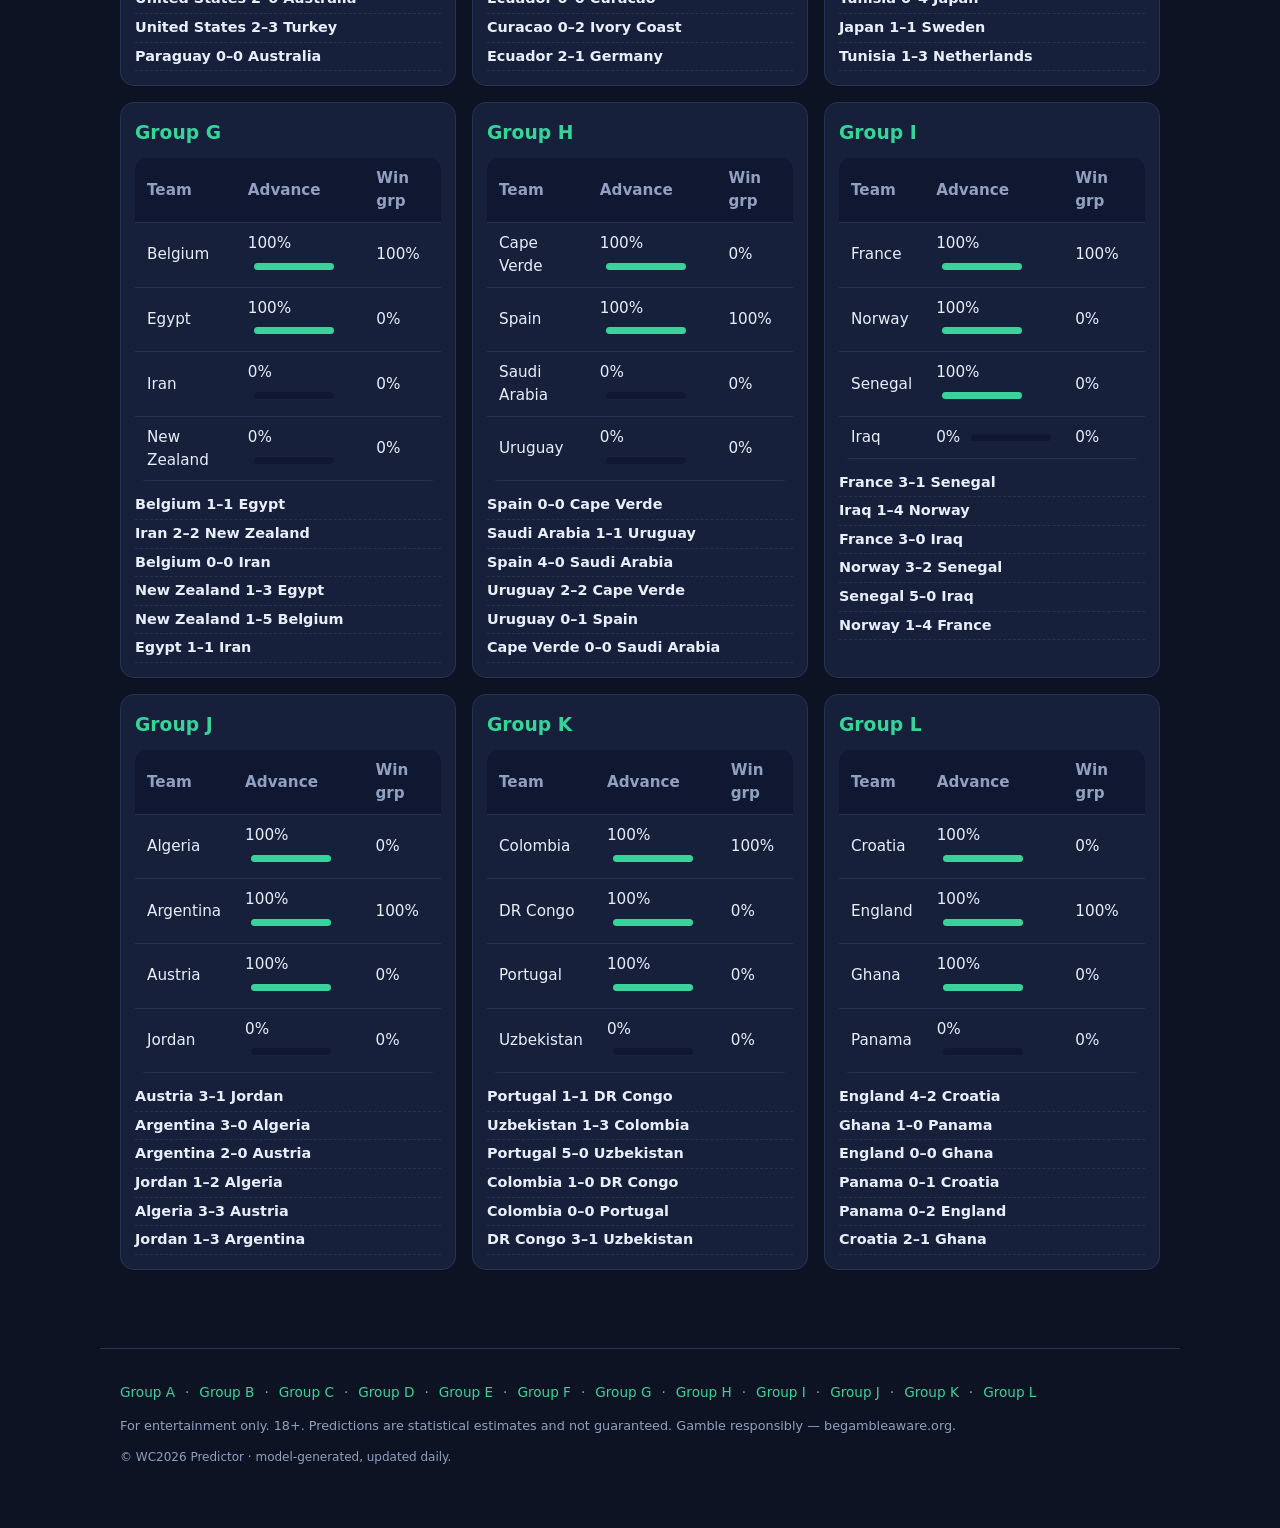
==== commit 5778f314: "site update 2026-08-08" ====
--- a/index.html
+++ b/index.html
@@ -1,9 +1,9 @@
 <!doctype html><html lang="en"><head>
 <meta charset="utf-8"><meta name="viewport" content="width=device-width,initial-scale=1">
-<title>World Cup 2026 Predictions — Updated 2026-07-24</title>
+<title>World Cup 2026 Predictions — Updated 2026-08-08</title>
 <meta name="description" content="Daily data-driven 2026 World Cup predictions. Favourite: Spain (100% to win). Title odds, group forecasts, bracket and predicted scores for all 104 matches.">
 <link rel="canonical" href="https://itzikezra.github.io/world-cup-2026-predictions/">
-<meta property="og:title" content="World Cup 2026 Predictions — Updated 2026-07-24">
+<meta property="og:title" content="World Cup 2026 Predictions — Updated 2026-08-08">
 <meta property="og:description" content="Daily data-driven 2026 World Cup predictions. Favourite: Spain (100% to win). Title odds, group forecasts, bracket and predicted scores for all 104 matches.">
 <meta property="og:type" content="website">
 <meta property="og:url" content="https://itzikezra.github.io/world-cup-2026-predictions/">
@@ -15,7 +15,7 @@
 <header class="nav"><a class="brand" href="index.html">⚽ WC2026 Predictor</a>
 <span class="tag">Data-driven World Cup 2026 forecasts, updated daily</span></header>
 <main>
-<section class="hero"><h1>World Cup 2026 Predictions</h1><p class="sub">Updated <b>2026-07-24</b> · 72/72 group matches played · 20,000 simulations</p><p class="fav">🏆 Current favourite: <b>Spain</b> — 100.0% to win the trophy</p></section>
+<section class="hero"><h1>World Cup 2026 Predictions</h1><p class="sub">Updated <b>2026-08-08</b> · 72/72 group matches played · 20,000 simulations</p><p class="fav">🏆 Current favourite: <b>Spain</b> — 100.0% to win the trophy</p></section>
 
 <section><h2>🥇 Title odds</h2><table class="odds"><tr><th>#</th><th>Team</th><th>Win</th><th></th><th>Final</th><th>Advance</th></tr>
 <tr><td>1</td><td>Spain</td><td><b>100.0%</b></td><td><span class="bar"><span class="b gold" style="width:100%"></span></span></td><td>100%</td><td>100%</td></tr>
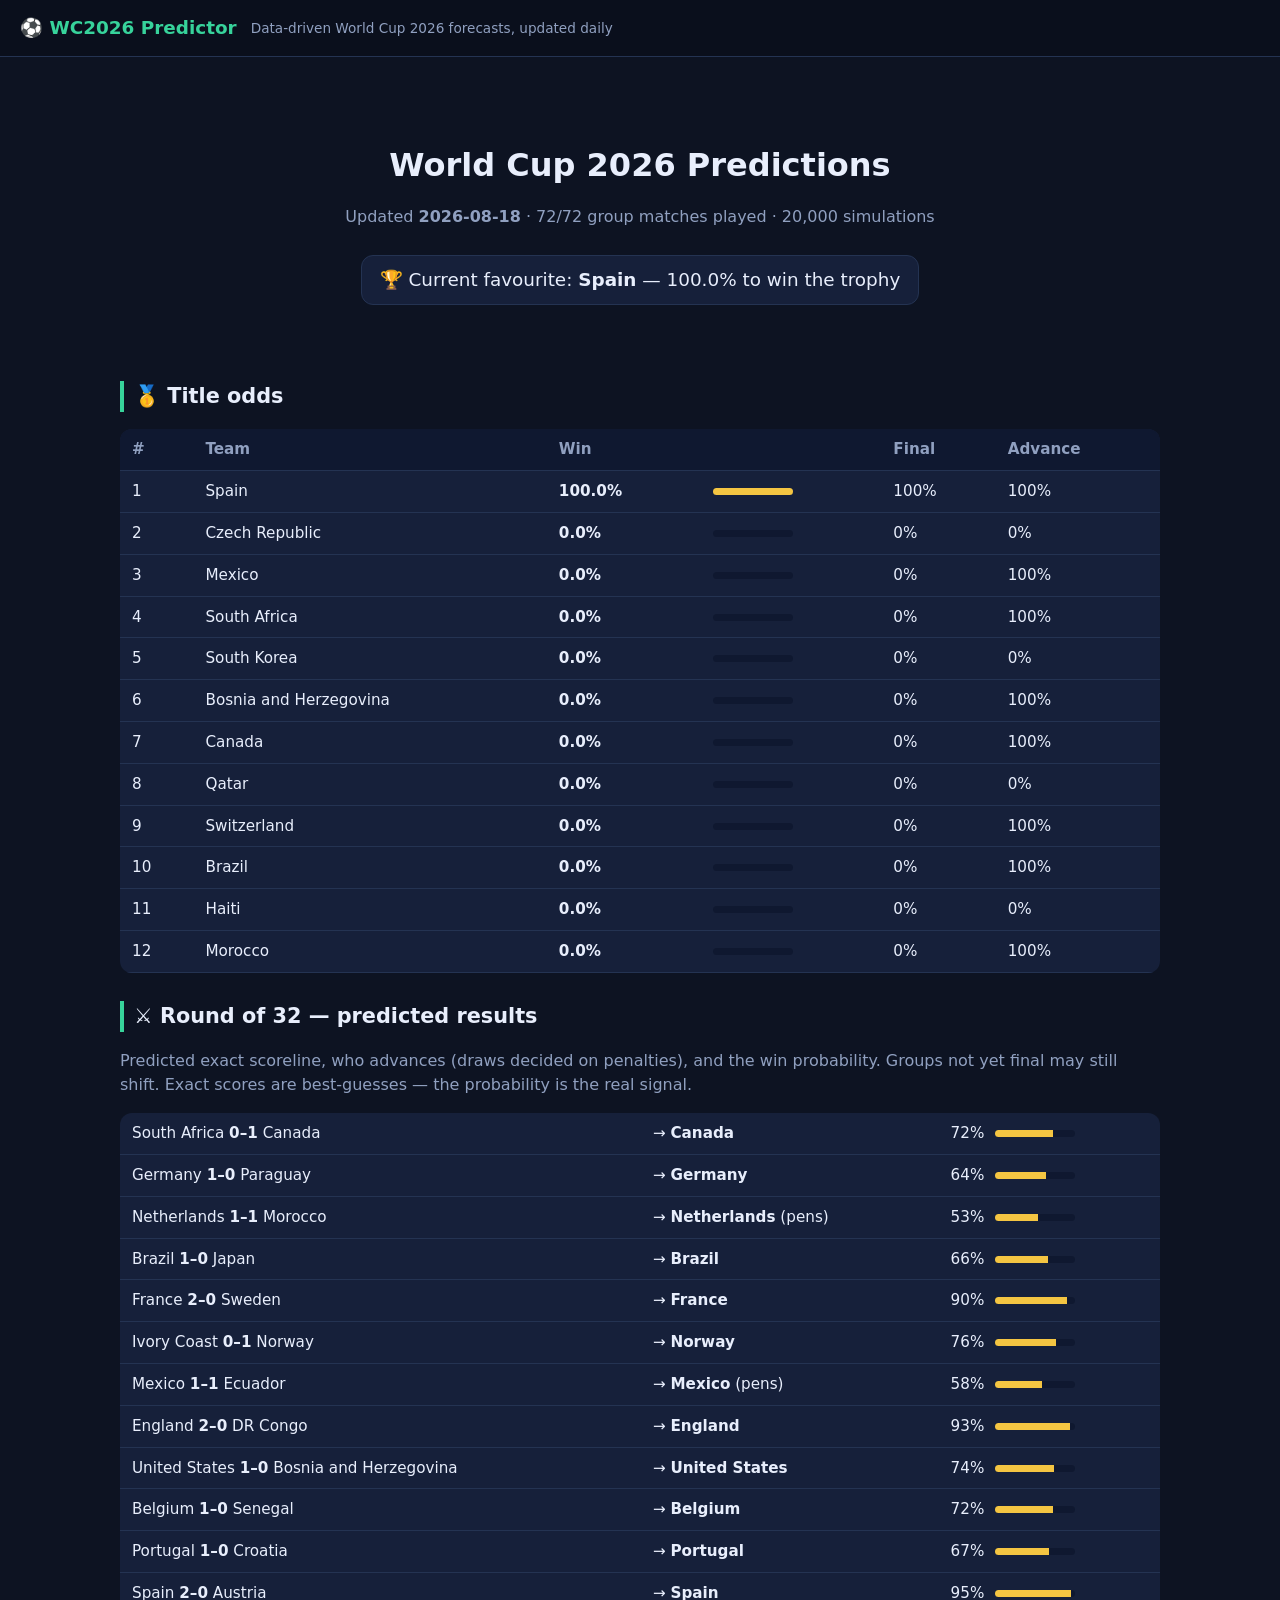
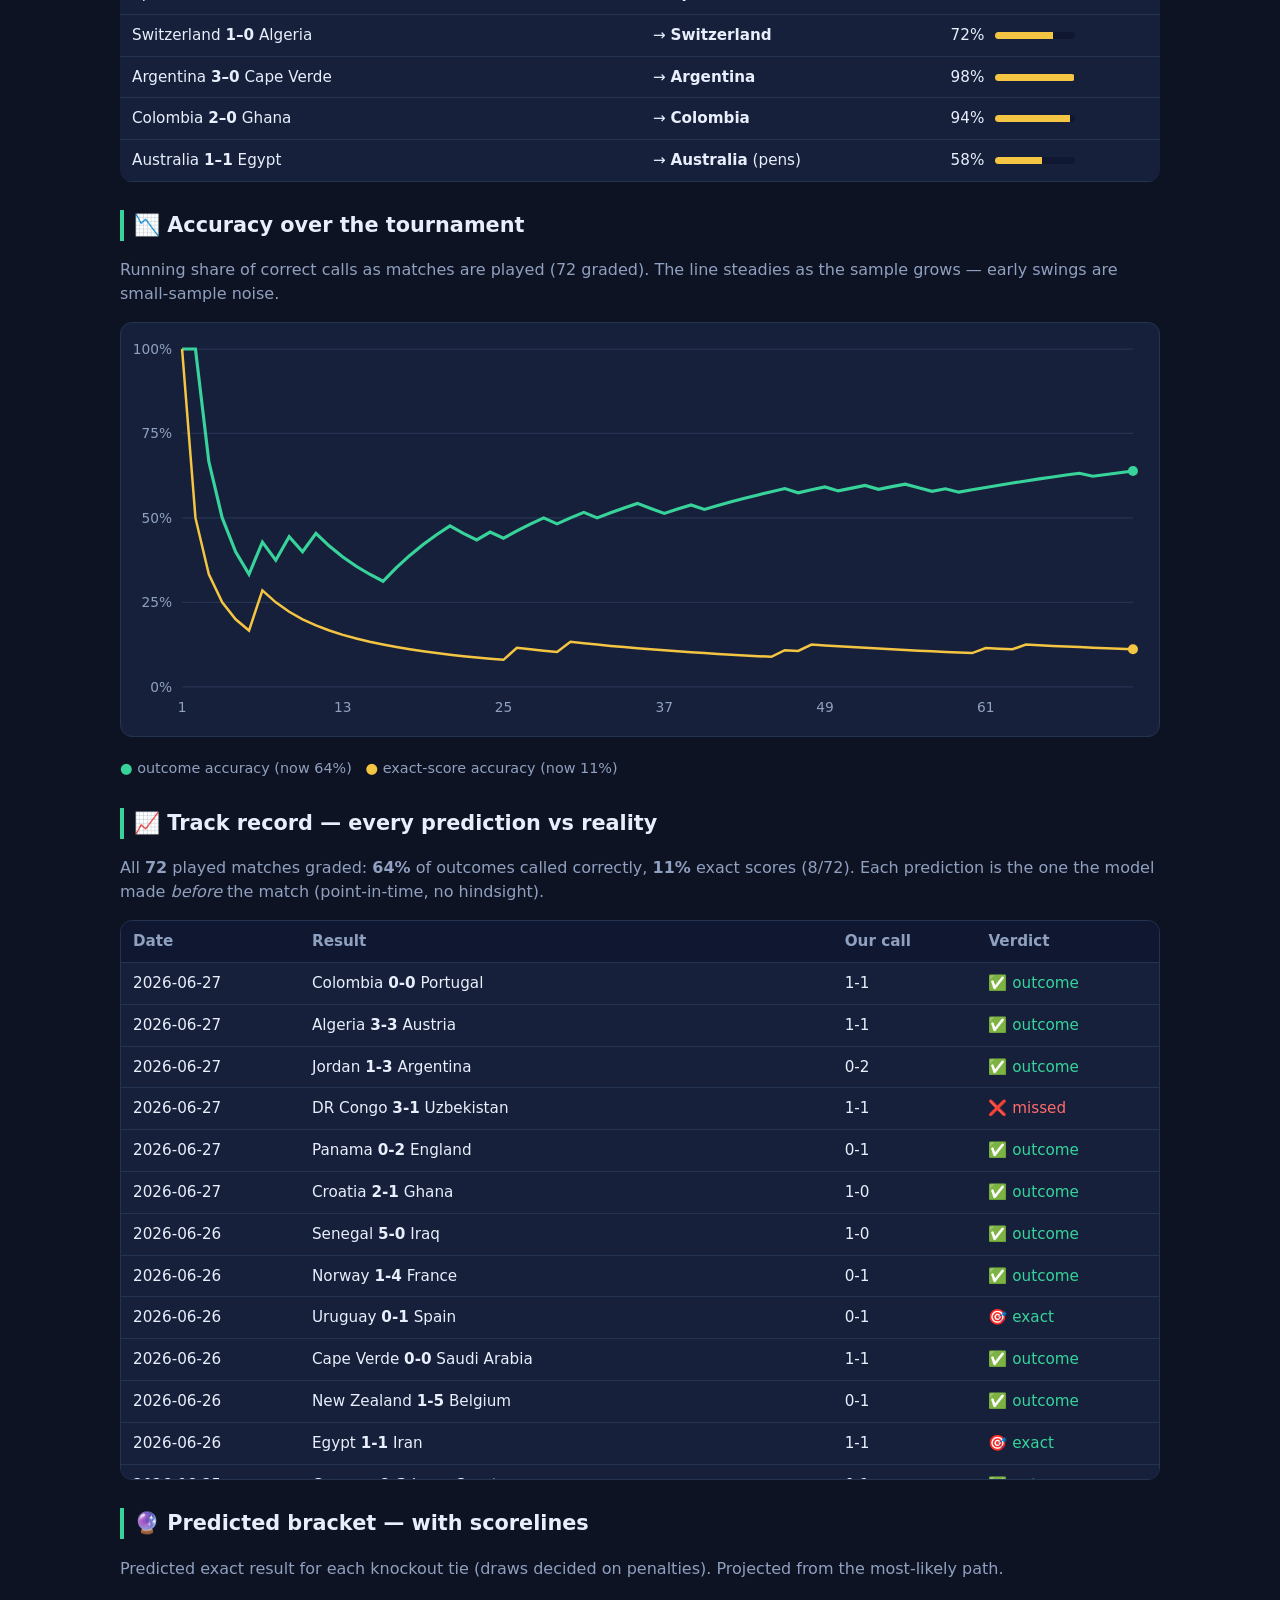
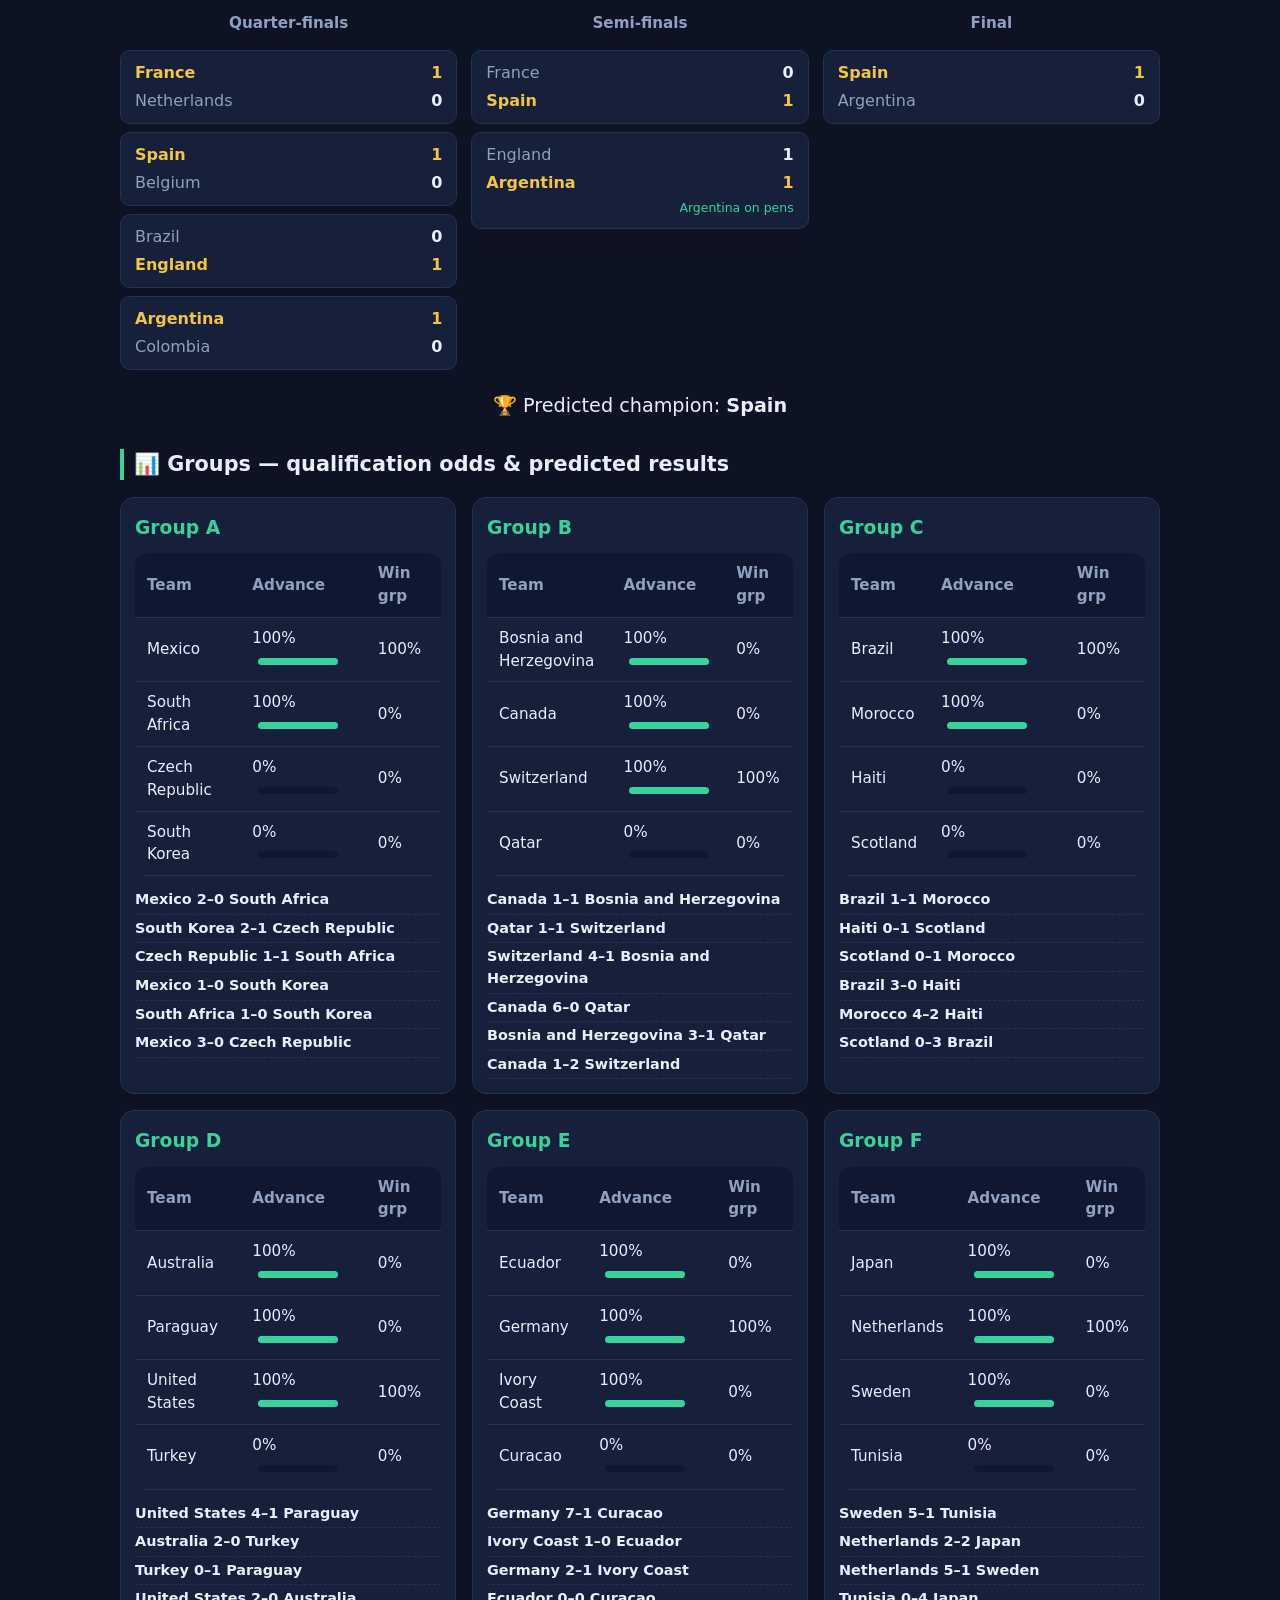
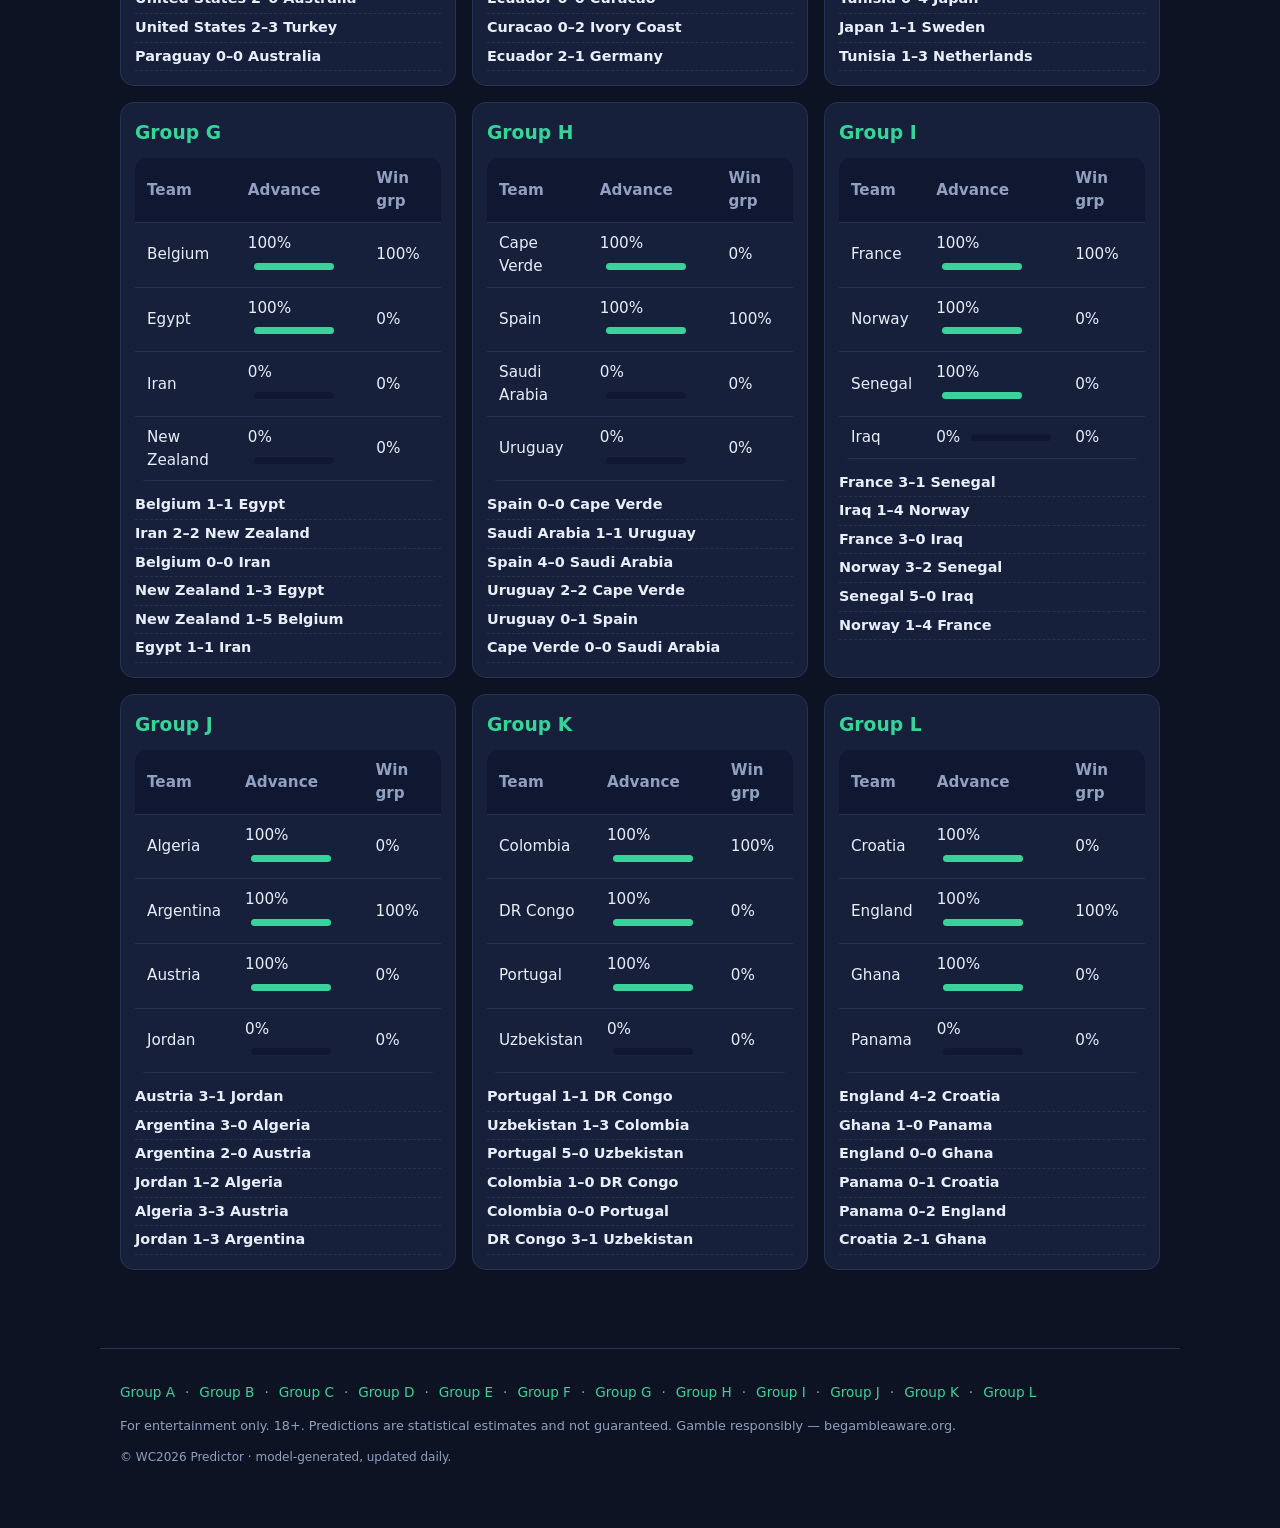
==== commit 8a9e0c1b: "site update 2026-08-18" ====
--- a/index.html
+++ b/index.html
@@ -1,9 +1,9 @@
 <!doctype html><html lang="en"><head>
 <meta charset="utf-8"><meta name="viewport" content="width=device-width,initial-scale=1">
-<title>World Cup 2026 Predictions — Updated 2026-08-08</title>
+<title>World Cup 2026 Predictions — Updated 2026-08-18</title>
 <meta name="description" content="Daily data-driven 2026 World Cup predictions. Favourite: Spain (100% to win). Title odds, group forecasts, bracket and predicted scores for all 104 matches.">
 <link rel="canonical" href="https://itzikezra.github.io/world-cup-2026-predictions/">
-<meta property="og:title" content="World Cup 2026 Predictions — Updated 2026-08-08">
+<meta property="og:title" content="World Cup 2026 Predictions — Updated 2026-08-18">
 <meta property="og:description" content="Daily data-driven 2026 World Cup predictions. Favourite: Spain (100% to win). Title odds, group forecasts, bracket and predicted scores for all 104 matches.">
 <meta property="og:type" content="website">
 <meta property="og:url" content="https://itzikezra.github.io/world-cup-2026-predictions/">
@@ -15,7 +15,7 @@
 <header class="nav"><a class="brand" href="index.html">⚽ WC2026 Predictor</a>
 <span class="tag">Data-driven World Cup 2026 forecasts, updated daily</span></header>
 <main>
-<section class="hero"><h1>World Cup 2026 Predictions</h1><p class="sub">Updated <b>2026-08-08</b> · 72/72 group matches played · 20,000 simulations</p><p class="fav">🏆 Current favourite: <b>Spain</b> — 100.0% to win the trophy</p></section>
+<section class="hero"><h1>World Cup 2026 Predictions</h1><p class="sub">Updated <b>2026-08-18</b> · 72/72 group matches played · 20,000 simulations</p><p class="fav">🏆 Current favourite: <b>Spain</b> — 100.0% to win the trophy</p></section>
 
 <section><h2>🥇 Title odds</h2><table class="odds"><tr><th>#</th><th>Team</th><th>Win</th><th></th><th>Final</th><th>Advance</th></tr>
 <tr><td>1</td><td>Spain</td><td><b>100.0%</b></td><td><span class="bar"><span class="b gold" style="width:100%"></span></span></td><td>100%</td><td>100%</td></tr>
